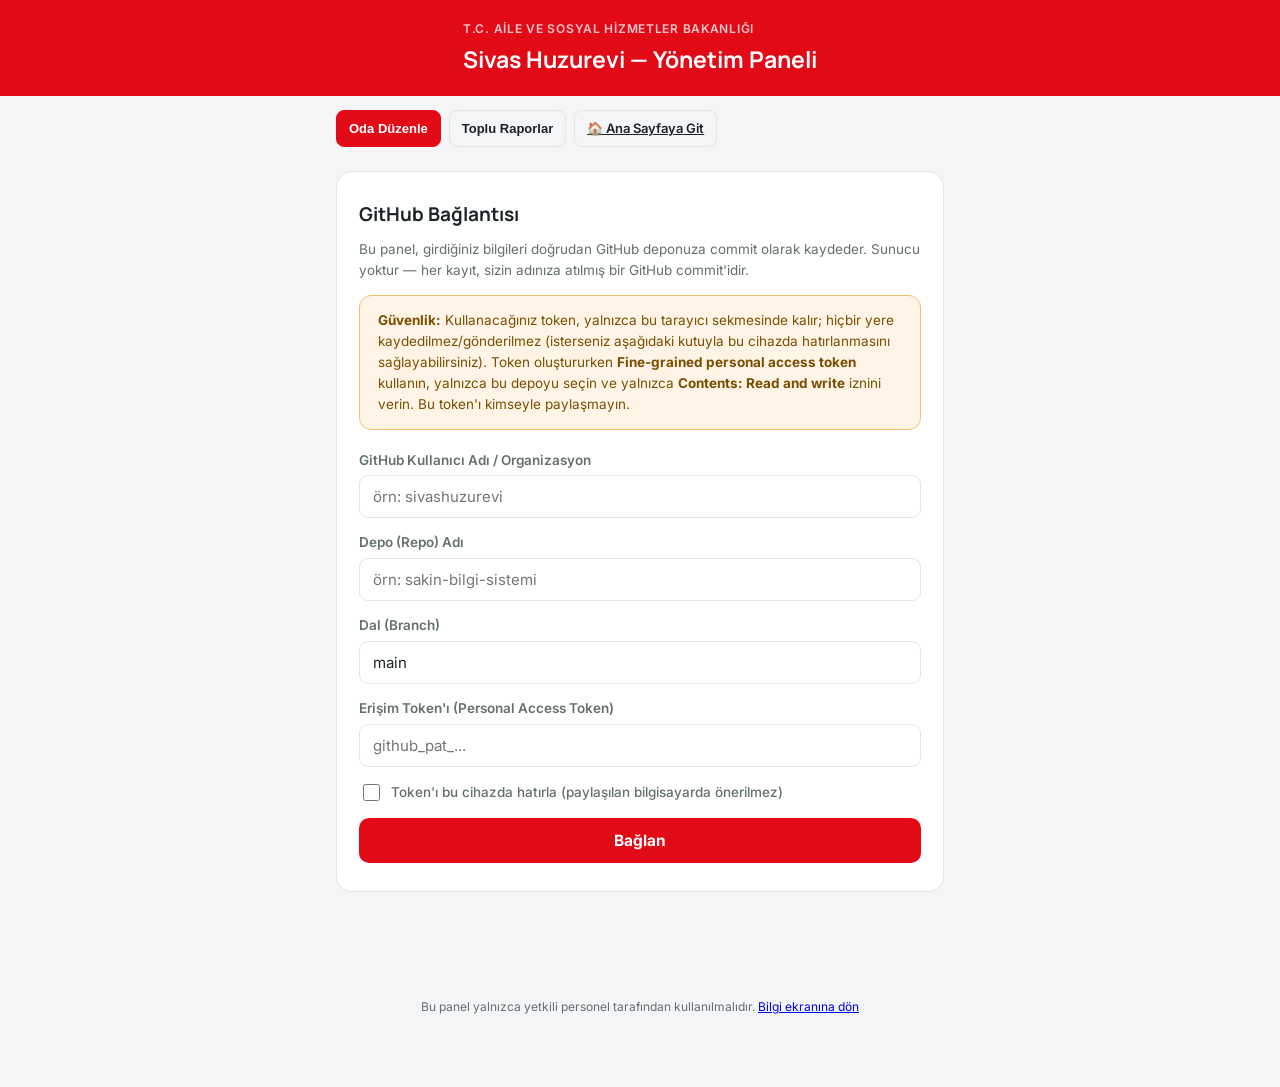
==== admin.html @ e2a2782d "Update admin.html" ====
<!DOCTYPE html>
<html lang="tr">
<head>
<meta charset="UTF-8">
<meta name="viewport" content="width=device-width, initial-scale=1.0, maximum-scale=2.0">
<title>Yönetim Paneli | Sivas Huzurevi Yaşlı Bakım ve Rehabilitasyon Merkezi</title>
<link rel="preconnect" href="https://fonts.googleapis.com">
<link rel="preconnect" href="https://fonts.gstatic.com" crossorigin>
<link href="https://fonts.googleapis.com/css2?family=Manrope:wght@500;600;700;800&family=Inter:wght@400;500;600;700&display=swap" rel="stylesheet">
<link rel="stylesheet" href="assets/css/style.css">
<link rel="stylesheet" href="assets/css/admin.css">
<link rel="icon" href="assets/favicon.ico">
</head>
<body>

<header class="site-header">
  <div class="kurum-satir">
    <img src="assets/logo.svg" alt="" class="kurum-logo" onerror="this.style.display='none'">
    <div class="kurum-metin">
      <p class="kurum-ust">T.C. Aile ve Sosyal Hizmetler Bakanlığı</p>
      <h1 class="kurum-baslik">Sivas Huzurevi — Yönetim Paneli</h1>
    </div>
  </div>
</header>

<div class="admin-ust-cubuk">
  <button type="button" id="sekme-duzenle" class="kucuk-buton sekme-aktif">Oda Düzenle</button>
  <button type="button" id="sekme-raporlar" class="kucuk-buton">Toplu Raporlar</button>
  <a href="index.html" class="kucuk-buton">🏠 Ana Sayfaya Git</a>
</div>

<main id="admin-app">

  <!-- 1) Bağlantı ayarları -->
  <section id="baglanti-paneli" class="panel admin-panel">
    <h2>GitHub Bağlantısı</h2>
    <p class="admin-aciklama">
      Bu panel, girdiğiniz bilgileri doğrudan GitHub deponuza commit olarak
      kaydeder. Sunucu yoktur — her kayıt, sizin adınıza atılmış bir GitHub
      commit'idir.
    </p>

    <div class="uyari uyari-guvenlik">
      <strong>Güvenlik:</strong> Kullanacağınız token, yalnızca bu tarayıcı
      sekmesinde kalır; hiçbir yere kaydedilmez/gönderilmez (isterseniz
      aşağıdaki kutuyla bu cihazda hatırlanmasını sağlayabilirsiniz).
      Token oluştururken <strong>Fine-grained personal access token</strong>
      kullanın, yalnızca bu depoyu seçin ve yalnızca
      <strong>Contents: Read and write</strong> iznini verin. Bu token'ı
      kimseyle paylaşmayın.
    </div>

    <form id="baglanti-form">
      <label>GitHub Kullanıcı Adı / Organizasyon
        <input type="text" id="gh-owner" placeholder="örn: sivashuzurevi" required>
      </label>
      <label>Depo (Repo) Adı
        <input type="text" id="gh-repo" placeholder="örn: sakin-bilgi-sistemi" required>
      </label>
      <label>Dal (Branch)
        <input type="text" id="gh-branch" value="main" required>
      </label>
      <label>Erişim Token'ı (Personal Access Token)
        <input type="password" id="gh-token" placeholder="github_pat_..." required>
      </label>
      <label class="hatirla-satiri">
        <input type="checkbox" id="gh-hatirla">
        Token'ı bu cihazda hatırla (paylaşılan bilgisayarda önerilmez)
      </label>
      <button type="submit" id="baglan-buton">Bağlan</button>
    </form>

    <p id="baglanti-durum" class="durum-mesaji hidden"></p>
  </section>

  <!-- 2) Oda arama -->
  <section id="oda-secim-paneli" class="panel admin-panel hidden">
    <div class="panel-ust-satir">
      <h2>Oda Seç</h2>
      <button type="button" id="baglanti-degistir" class="kucuk-buton">Bağlantıyı Değiştir</button>
    </div>
    <div class="arama-kutu-sarici">
      <input type="text" id="admin-oda-input" placeholder="Oda kodu veya isim yazın… (örn: A-101, Ahmet)" autocomplete="off">
      <div id="admin-oneriler" class="oneri-liste hidden" role="listbox"></div>
    </div>
  </section>

  <!-- 3) Düzenleme formu -->
  <section id="duzenle-paneli" class="panel admin-panel hidden">
    <div class="panel-ust-satir">
      <h2 id="duzenle-baslik">Oda Bilgilerini Düzenle</h2>
      <button type="button" id="secimi-temizle" class="kucuk-buton">← Oda Seçimine Dön</button>
    </div>

    <form id="duzenle-form">

      <fieldset>
        <legend>Kimlik Bilgileri</legend>
        <label>Ad Soyad
          <input type="text" id="f-ad-soyad">
        </label>
        <label>Doğum Tarihi
          <input type="text" id="f-giris-tarihi" placeholder="GG.AA.YYYY">
        </label>
        <label>T.C. Kimlik No <span class="ipucu">(hassas veri — dikkatli girin)</span>
          <input type="text" id="f-tc-kimlik-no" inputmode="numeric" maxlength="11" placeholder="11 haneli T.C. Kimlik No">
        </label>
        <label>Fotoğraf
          <input type="file" id="f-foto" accept="image/jpeg,image/png">
        </label>
        <div class="foto-onizleme-satir">
          <img id="f-foto-onizleme" alt="Mevcut fotoğraf" class="hidden">
          <span id="f-foto-durum" class="admin-aciklama"></span>
        </div>
        <div id="kirpma-panel" class="kirpma-panel hidden">
          <div class="kirpma-alan">
            <canvas id="kirpma-canvas" width="320" height="320"></canvas>
          </div>
          <label class="kirpma-zoom-satir">
            Yakınlaştır
            <input type="range" id="kirpma-zoom" min="1" max="3" step="0.001" value="1">
          </label>
          <div class="kirpma-butonlar">
            <button type="button" id="kirpma-iptal" class="kucuk-buton">İptal</button>
            <button type="button" id="kirpma-uygula" class="kucuk-buton kucuk-buton-birincil">Uygula</button>
          </div>
        </div>
      </fieldset>

      <fieldset>
        <legend>İletişim Bilgileri</legend>
        <label>Sakinin Kendi Adı
          <input type="text" id="f-kendisi-ad">
        </label>
        <label>Sakinin Kendi Telefonu
          <input type="tel" id="f-kendisi-tel" placeholder="05XXXXXXXXX">
        </label>
        <div class="yakin-blok">
          <label>Yakını 1 — Ad (Yakınlık Derecesi)
            <input type="text" id="f-yakin1-ad" placeholder="örn: Mehmet Yılmaz (Oğlu)">
          </label>
          <label>Yakını 1 — Telefon
            <input type="tel" id="f-yakin1-tel" placeholder="05XXXXXXXXX">
          </label>
        </div>
        <div class="yakin-blok">
          <label>Yakını 2 — Ad (Yakınlık Derecesi)
            <input type="text" id="f-yakin2-ad">
          </label>
          <label>Yakını 2 — Telefon
            <input type="tel" id="f-yakin2-tel">
          </label>
        </div>
        <div class="yakin-blok">
          <label>Yakını 3 — Ad (Yakınlık Derecesi)
            <input type="text" id="f-yakin3-ad">
          </label>
          <label>Yakını 3 — Telefon
            <input type="tel" id="f-yakin3-tel">
          </label>
        </div>
      </fieldset>

      <fieldset>
        <legend>Sağlık Bilgileri</legend>
        <p class="admin-aciklama" style="margin-top:-4px">Öneri listesi yalnızca hızlı giriş içindir, resmi bir ilaç veritabanı değildir — listede olmayan bir isim de yazıp ekleyebilirsiniz.</p>

        <label>İlaç Ekle <span class="ipucu">(yazarken listeden seçin veya doğrudan yeni isim yazıp Ekle'ye basın)</span>
          <div class="akilli-arama-sarici">
            <input type="text" id="f-ilac-arama" placeholder="İlaç adı yazın…" autocomplete="off">
            <div id="ilac-oneriler" class="oneri-liste hidden" role="listbox"></div>
          </div>
        </label>
        <div class="dozaj-vakit-satiri">
          <label>Dozaj
            <select id="f-ilac-dozaj">
              <option value="0,5 Tablet">0,5 Tablet</option>
              <option value="1 Tablet" selected>1 Tablet</option>
              <option value="2 Tablet">2 Tablet</option>
              <option value="3 Tablet">3 Tablet</option>
            </select>
          </label>
          <div class="vakit-secim">
            <span class="ipucu">Vakit</span>
            <div class="vakit-butonlar">
              <label class="vakit-secenek"><input type="checkbox" value="Sabah"> Sabah</label>
              <label class="vakit-secenek"><input type="checkbox" value="Öğle"> Öğle</label>
              <label class="vakit-secenek"><input type="checkbox" value="Akşam"> Akşam</label>
              <label class="vakit-secenek"><input type="checkbox" value="Gece"> Gece</label>
            </div>
          </div>
        </div>
        <button type="button" id="ilac-ekle-buton" class="kucuk-buton kucuk-buton-birincil">+ İlacı Listeye Ekle</button>
        <div id="ilac-cip-liste" class="cip-liste"></div>

        <label>Hastalık Ekle <span class="ipucu">(yazarken listeden seçin veya yeni tanı yazıp Ekle'ye basın)</span>
          <div class="akilli-arama-sarici">
            <input type="text" id="f-hastalik-arama" placeholder="Hastalık/tanı yazın…" autocomplete="off">
            <div id="hastalik-oneriler" class="oneri-liste hidden" role="listbox"></div>
          </div>
        </label>
        <button type="button" id="hastalik-ekle-buton" class="kucuk-buton kucuk-buton-birincil">+ Hastalığı Listeye Ekle</button>
        <div id="hastalik-cip-liste" class="cip-liste"></div>

        <label>Geçmiş Ameliyatlar <span class="ipucu">(her satıra bir kayıt)</span>
          <textarea id="f-ameliyatlar" rows="3" placeholder="2018 - Katarakt ameliyatı"></textarea>
        </label>
        <label>Notlar
          <textarea id="f-notlar" rows="3"></textarea>
        </label>
      </fieldset>

      <div class="form-alt-butonlar">
        <button type="submit" id="kaydet-buton">Kaydet</button>
        <button type="button" id="sil-buton" class="tehlike-buton">Sakin Bilgilerini Sil</button>
      </div>
      <p id="kaydet-durum" class="durum-mesaji hidden"></p>
    </form>

    <!-- Silme onay modalı -->
    <div id="sil-modal" class="modal-perde hidden">
      <div class="modal-kutu" role="dialog" aria-modal="true" aria-labelledby="sil-modal-baslik">
        <h3 id="sil-modal-baslik">Emin misiniz?</h3>
        <p id="sil-modal-metin">
          Bu odadaki sakinin tüm bilgileri (isim, iletişim, sağlık bilgileri ve
          fotoğrafı) silinecek. Oda tekrar <strong>boş şablon</strong> haline
          dönecek. Bu işlem geri alınamaz.
        </p>
        <div class="modal-butonlar">
          <button type="button" id="sil-iptal" class="kucuk-buton">Vazgeç</button>
          <button type="button" id="sil-onayla" class="tehlike-buton tehlike-buton-dolu">Evet, Sil</button>
        </div>
      </div>
    </div>
  </section>

  <!-- 4) Toplu Raporlar -->
  <section id="raporlar-paneli" class="panel admin-panel hidden">
    <div class="panel-ust-satir">
      <h2>Toplu Raporlar</h2>
      <button type="button" id="rapor-yazdir" class="kucuk-buton kucuk-buton-birincil">🖨️ Yazdır / PDF Kaydet</button>
    </div>
    <p class="admin-aciklama">
      Bu tablo T.C. Kimlik No ve telefon numaraları dahil hassas bilgiler
      içerir. Çıktıyı yalnızca yetkili personelle paylaşın ve kullanım
      sonrası güvenli şekilde saklayın/imha edin.
    </p>

    <div class="rapor-filtre-satiri">
      <label>Oda / Kat <input type="text" id="rapor-filtre-oda" placeholder="örn: A-2 (2. kat), B-1"></label>
      <label>Hastalık <input type="text" id="rapor-filtre-hastalik" placeholder="örn: Diyabet"></label>
      <label>İlaç <input type="text" id="rapor-filtre-ilac" placeholder="örn: Coumadin"></label>
    </div>

    <p id="rapor-durum" class="durum-mesaji hidden"></p>

    <div class="rapor-yazdirilacak">
      <h2 class="rapor-baslik-yazdirma">Sivas Huzurevi — Sakin Durum Tablosu</h2>
      <table id="rapor-tablo" class="rapor-tablo">
        <thead>
          <tr>
            <th>Ad Soyadı</th>
            <th>Oda No</th>
            <th>Giriş Tarihi</th>
            <th>T.C. Kimlik No</th>
            <th>Telefon (Kendisi)</th>
            <th>Yakın Telefonları</th>
            <th>Hastalıklar</th>
            <th>Aktif İlaçlar (Dozaj / Vakit)</th>
            <th>Geçmiş Ameliyatlar</th>
            <th>Notlar</th>
          </tr>
        </thead>
        <tbody id="rapor-govde"></tbody>
      </table>
    </div>
  </section>

</main>

<footer class="site-footer">
  <p>Bu panel yalnızca yetkili personel tarafından kullanılmalıdır.
     <a href="index.html">Bilgi ekranına dön</a></p>
</footer>

<script src="assets/js/admin.js"></script>
</body>
</html>
---- assets/css/style.css ----
/* =========================================================
   Sivas Huzurevi — Sakin Bilgi Ekranı
   Sade, yüksek okunurluklu, tek vurgu renkli tasarım.
   ========================================================= */

:root {
  --primer: #E30A17;        /* Kurumsal Kırmızı */
  --primer-koyu: #A80811;
  --primer-tint: #FCE7E8;
  --bg: #F4F5F6;             /* Hafif kurumsal gri */
  --kart: #FFFFFF;
  --sinir: #E3E5E7;
  --metin: #1B2426;
  --metin-soluk: #63706F;

  --acil: #B10E1B;          /* Acil buton: koyu/doygun kırmızı, ana renkten ayrışsın */
  --acil-koyu: #7E0A13;

  --font-baslik: "Manrope", -apple-system, sans-serif;
  --font-govde: "Inter", -apple-system, sans-serif;

  --radius: 16px;
}

* { box-sizing: border-box; }

body {
  margin: 0;
  background: var(--bg);
  color: var(--metin);
  font-family: var(--font-govde);
  line-height: 1.55;
  -webkit-font-smoothing: antialiased;
  padding-bottom: 40px;
}

.hidden { display: none !important; }

/* ---------- Uyarı ---------- */
.uyari {
  background: #FFF4E5;
  border: 1px solid #F0C270;
  color: #7A4E00;
  padding: 14px 18px;
  border-radius: 12px;
  margin-bottom: 20px;
  font-size: 14.5px;
}

/* ---------- Header ---------- */
.site-header {
  background: var(--primer);
  color: #fff;
  padding: 20px 20px 22px;
  text-align: center;
}
.kurum-satir {
  display: flex;
  align-items: center;
  justify-content: center;
  gap: 14px;
  max-width: 680px;
  margin: 0 auto;
}
.kurum-logo {
  width: 44px;
  height: 44px;
  object-fit: contain;
  flex-shrink: 0;
}
.kurum-metin { text-align: left; }
.kurum-ust {
  font-size: 12px;
  letter-spacing: 0.06em;
  text-transform: uppercase;
  color: #FAC7CA;
  margin: 0 0 6px;
  font-weight: 600;
}
.kurum-baslik {
  font-family: var(--font-baslik);
  font-weight: 700;
  font-size: clamp(17px, 4.2vw, 23px);
  line-height: 1.3;
  margin: 0;
}
@media (max-width: 420px) {
  .kurum-satir { text-align: center; }
  .kurum-metin { text-align: center; }
}

/* ---------- Yerleşim ---------- */
main#app {
  max-width: 820px;
  margin: 0 auto;
  padding: 24px 16px 40px;
}

.panel {
  background: var(--kart);
  border: 1px solid var(--sinir);
  border-radius: var(--radius);
  padding: 28px 22px;
  text-align: center;
}
.panel h2 { font-family: var(--font-baslik); margin-top: 0; font-size: 20px; }
#oda-form { display: flex; gap: 10px; margin-top: 16px; flex-wrap: wrap; justify-content: center; align-items: flex-start; }
#oda-form label { display: block; width: 100%; text-align: left; font-size: 13px; color: var(--metin-soluk); margin-bottom: 4px; font-weight: 500; }
.arama-kutu-sarici { position: relative; flex: 1; min-width: 200px; text-align: left; }
#oda-input {
  width: 100%;
  padding: 13px 14px;
  border: 1.5px solid var(--sinir);
  border-radius: 10px;
  font-size: 16px;
  font-family: var(--font-govde);
}
#oda-input:focus { outline: 2px solid var(--primer); border-color: var(--primer); }
.oneri-liste {
  position: absolute;
  top: calc(100% + 6px);
  left: 0; right: 0;
  background: var(--kart);
  border: 1px solid var(--sinir);
  border-radius: 10px;
  box-shadow: 0 8px 24px rgba(0,0,0,0.12);
  overflow: hidden;
  z-index: 20;
  max-height: 260px;
  overflow-y: auto;
}
.oneri-satir {
  display: flex;
  justify-content: space-between;
  align-items: center;
  gap: 10px;
  padding: 12px 14px;
  cursor: pointer;
  border-bottom: 1px solid var(--sinir);
  text-align: left;
}
.oneri-satir:last-child { border-bottom: none; }
.oneri-satir:hover, .oneri-satir.aktif { background: var(--primer-tint); }
.oneri-ad { font-weight: 600; color: var(--metin); font-size: 14.5px; }
.oneri-oda {
  font-size: 12.5px;
  font-weight: 700;
  color: var(--primer-koyu);
  background: var(--primer-tint);
  padding: 3px 9px;
  border-radius: 999px;
  white-space: nowrap;
}
#oda-form button {
  background: var(--primer);
  color: #fff;
  border: none;
  padding: 13px 22px;
  border-radius: 10px;
  font-size: 15px;
  font-weight: 700;
  cursor: pointer;
  font-family: var(--font-govde);
}
#oda-form button:active { background: var(--primer-koyu); }

.link-buton {
  display: inline-block;
  margin-top: 14px;
  color: var(--primer);
  font-weight: 700;
  text-decoration: none;
}

/* ---------- Geri dön butonu ---------- */
.geri-buton {
  display: inline-flex;
  align-items: center;
  gap: 6px;
  background: var(--kart);
  border: 1.5px solid var(--sinir);
  color: var(--metin);
  font-weight: 600;
  font-size: 14px;
  text-decoration: none;
  padding: 9px 16px;
  border-radius: 10px;
  margin-bottom: 14px;
}
.geri-buton:active { background: var(--primer-tint); border-color: var(--primer); }

/* ---------- Kimlik kartı ---------- */
/* ---------- Profil: 2 sütunlu düzen ---------- */
.profil-grid {
  display: grid;
  grid-template-columns: 240px 1fr;
  gap: 20px;
  align-items: start;
}
.profil-sol {
  position: sticky;
  top: 16px;
  display: flex;
  flex-direction: column;
  align-items: center;
  gap: 14px;
  background: var(--kart);
  border: 1px solid var(--sinir);
  border-radius: var(--radius);
  padding: 22px 16px;
}
.foto-cerceve {
  width: 100%;
  max-width: 220px;
  aspect-ratio: 1 / 1;
  border-radius: 18px;
  overflow: hidden;
  border: 3px solid var(--primer-tint);
  background: var(--primer-tint);
}
.foto-cerceve img { width: 100%; height: 100%; object-fit: cover; display: block; }

.qr-blok {
  display: flex;
  flex-direction: column;
  align-items: center;
  gap: 10px;
  width: 100%;
}
.qr-kod {
  background: #fff;
  padding: 8px;
  border-radius: 10px;
  border: 1px solid var(--sinir);
  display: flex;
  align-items: center;
  justify-content: center;
}
.qr-kod img, .qr-kod canvas { display: block; }

.profil-sag { min-width: 0; }

.kimlik-baslik {
  background: var(--kart);
  border: 1px solid var(--sinir);
  border-radius: var(--radius);
  padding: 22px;
  margin-bottom: 14px;
  text-align: left;
}
#ad-soyad {
  font-family: var(--font-baslik);
  font-weight: 800;
  font-size: 24px;
  margin: 0 0 8px;
  color: var(--metin);
}
.oda-rozet {
  display: inline-block;
  background: var(--primer-tint);
  color: var(--primer-koyu);
  font-weight: 700;
  font-size: 14px;
  padding: 5px 14px;
  border-radius: 999px;
  margin: 0 0 8px;
}
.oda-rozet span { font-weight: 800; }
.giris-satiri { margin: 4px 0 0; font-size: 14px; color: var(--metin-soluk); }
.giris-satiri strong { color: var(--metin); font-weight: 600; }

@media (max-width: 680px) {
  .profil-grid { grid-template-columns: 1fr; }
  .profil-sol { position: static; }
}

/* ---------- Kartlar ---------- */
.kart {
  background: var(--kart);
  border: 1px solid var(--sinir);
  border-radius: var(--radius);
  padding: 20px 20px 18px;
  margin-bottom: 14px;
}
.kart h3 {
  font-family: var(--font-baslik);
  font-weight: 700;
  font-size: 16.5px;
  margin: 0 0 14px;
  display: flex;
  align-items: center;
  gap: 10px;
  color: var(--metin);
}
.ikon-rozet {
  width: 32px; height: 32px;
  min-width: 32px;
  border-radius: 9px;
  background: var(--primer-tint);
  display: flex;
  align-items: center;
  justify-content: center;
  font-size: 16px;
}

.bilgi-liste { margin: 0; padding-left: 20px; }
.bilgi-liste li { margin-bottom: 7px; }
.bilgi-liste:empty::before { content: "Kayıt bulunmuyor."; color: var(--metin-soluk); font-style: italic; }

.notlar-metin { margin: 0; white-space: pre-line; }

/* ---------- İletişim ---------- */
.iletisim-satir {
  display: flex;
  justify-content: space-between;
  align-items: center;
  flex-wrap: wrap;
  gap: 8px;
  padding: 10px 0;
  border-bottom: 1px solid var(--sinir);
}
.iletisim-satir:last-child { border-bottom: none; }
.iletisim-etiket { font-size: 13px; color: var(--metin-soluk); font-weight: 500; min-width: 130px; }
.tel-link {
  font-weight: 700;
  font-size: 14.5px;
  color: var(--primer);
  text-decoration: none;
  background: var(--primer-tint);
  padding: 8px 14px;
  border-radius: 8px;
}
.tel-link:active { background: var(--primer); color: #fff; }

/* ---------- Boşluk (112 butonuna yer açmak için) ---------- */
.acil-bosluk { height: 130px; }

/* ---------- 112 acil çağrı butonu — sayfanın ortasında sabit ---------- */
#acil-buton {
  position: fixed;
  bottom: 22px;
  left: 50%;
  transform: translateX(-50%);
  z-index: 100;
  width: 96px; height: 96px;
  border-radius: 50%;
  background: var(--acil);
  color: #fff;
  text-decoration: none;
  display: flex;
  align-items: center;
  justify-content: center;
  box-shadow: 0 6px 20px rgba(179, 40, 30, 0.45);
  border: 3px solid #fff;
}
#acil-buton:active { background: var(--acil-koyu); }
.acil-halka {
  position: absolute;
  inset: -3px;
  border-radius: 50%;
  border: 2px solid var(--acil);
  animation: nabiz 1.8s ease-out infinite;
}
.acil-icerik {
  display: flex;
  flex-direction: column;
  align-items: center;
  line-height: 1;
}
.acil-ust-metin {
  font-size: 8.5px;
  font-weight: 800;
  letter-spacing: 0.03em;
  text-transform: uppercase;
  margin-bottom: 1px;
  opacity: 0.95;
}
.acil-icerik strong { font-family: var(--font-baslik); font-size: 22px; font-weight: 800; letter-spacing: 0.02em; }

@keyframes nabiz {
  0%   { transform: scale(1);   opacity: 0.7; }
  100% { transform: scale(1.55); opacity: 0; }
}
@media (prefers-reduced-motion: reduce) {
  .acil-halka { animation: none; }
}

/* ---------- Footer ---------- */
.site-footer {
  text-align: center;
  padding: 18px;
  font-size: 12px;
  color: var(--metin-soluk);
}
---- assets/css/admin.css ----
/* Admin paneli — style.css'teki degiskenleri (--primer, --sinir vb.) kullanir */

main#admin-app { max-width: 640px; margin: 0 auto; padding: 24px 16px 60px; transition: max-width 0.15s ease; }
main#admin-app.main-genis { max-width: 1120px; }

.admin-panel { text-align: left; margin-bottom: 16px; }
.admin-panel h2 { font-family: var(--font-baslik); font-size: 19px; margin: 0 0 10px; }
.admin-aciklama { font-size: 13.5px; color: var(--metin-soluk); margin: 0 0 14px; }

.panel-ust-satir {
  display: flex; align-items: center; justify-content: space-between;
  gap: 10px; margin-bottom: 14px;
}
.panel-ust-satir h2 { margin: 0; }

.kucuk-buton {
  background: none;
  border: 1.5px solid var(--sinir);
  color: var(--metin);
  font-size: 13px;
  font-weight: 600;
  padding: 7px 12px;
  border-radius: 8px;
  cursor: pointer;
  white-space: nowrap;
}
.kucuk-buton:active { background: var(--primer-tint); }

.uyari-guvenlik {
  background: #FFF4E5;
  border: 1px solid #F0C270;
  color: #7A4E00;
  font-size: 13.5px;
  line-height: 1.55;
}

#baglanti-form, #duzenle-form { display: flex; flex-direction: column; gap: 14px; }
#baglanti-form label, fieldset label {
  display: flex; flex-direction: column; gap: 5px;
  font-size: 13.5px; font-weight: 600; color: var(--metin-soluk);
}
.ipucu { font-weight: 400; font-style: italic; color: var(--metin-soluk); font-size: 12px; }

input[type="text"], input[type="tel"], input[type="password"], input[type="date"],
textarea, input[type="file"] {
  font-family: var(--font-govde);
  font-size: 15px;
  padding: 11px 13px;
  border: 1.5px solid var(--sinir);
  border-radius: 9px;
  color: var(--metin);
  background: var(--kart);
}
textarea { resize: vertical; font-size: 14.5px; }
input:focus, textarea:focus { outline: 2px solid var(--primer); border-color: var(--primer); }

.hatirla-satiri {
  flex-direction: row !important;
  align-items: center;
  gap: 8px !important;
  font-weight: 500 !important;
}
.hatirla-satiri input[type="checkbox"] { width: 17px; height: 17px; }

#baglanti-form button, #kaydet-buton {
  background: var(--primer);
  color: #fff;
  border: none;
  padding: 13px 20px;
  border-radius: 10px;
  font-size: 15.5px;
  font-weight: 700;
  cursor: pointer;
  font-family: var(--font-govde);
}
#baglanti-form button:active, #kaydet-buton:active { background: var(--primer-koyu); }
#baglanti-form button:disabled, #kaydet-buton:disabled {
  background: var(--sinir); color: var(--metin-soluk); cursor: wait;
}

.form-alt-butonlar { display: flex; gap: 10px; flex-wrap: wrap; }
#kaydet-buton { flex: 1; min-width: 140px; }

.tehlike-buton {
  background: #fff;
  color: var(--acil);
  border: 1.5px solid var(--acil);
  padding: 13px 18px;
  border-radius: 10px;
  font-weight: 700;
  font-size: 14.5px;
  cursor: pointer;
  font-family: var(--font-govde);
}
.tehlike-buton:active { background: var(--acil); color: #fff; }
.tehlike-buton-dolu { background: var(--acil); color: #fff; }
.tehlike-buton-dolu:active { background: var(--acil-koyu); border-color: var(--acil-koyu); }

/* ---------- Ana sayfaya git çubuğu ---------- */
.admin-ust-cubuk {
  max-width: 640px;
  margin: 14px auto 0;
  padding: 0 16px;
}

/* ---------- Silme onay modalı ---------- */
.modal-perde {
  position: fixed;
  inset: 0;
  background: rgba(20, 20, 20, 0.55);
  display: flex;
  align-items: center;
  justify-content: center;
  padding: 20px;
  z-index: 200;
}
.modal-kutu {
  background: var(--kart);
  border-radius: 14px;
  padding: 24px;
  max-width: 380px;
  width: 100%;
  box-shadow: 0 12px 40px rgba(0,0,0,0.3);
}
.modal-kutu h3 {
  font-family: var(--font-baslik);
  margin: 0 0 10px;
  font-size: 18px;
  color: var(--metin);
}
.modal-kutu p { font-size: 14px; color: var(--metin-soluk); line-height: 1.55; margin: 0 0 18px; }
.modal-butonlar { display: flex; gap: 10px; justify-content: flex-end; }

.durum-mesaji {
  margin-top: 10px;
  padding: 11px 14px;
  border-radius: 9px;
  font-size: 14px;
  font-weight: 600;
}
.durum-mesaji.basarili { background: #E7F5EA; color: #1E7B34; }
.durum-mesaji.hata { background: #FBE7E5; color: var(--acil-koyu); }
.durum-mesaji.bilgi { background: #EEF0F2; color: var(--metin-soluk); }

fieldset {
  border: 1px solid var(--sinir);
  border-radius: 12px;
  padding: 16px;
  margin: 0;
}
fieldset legend {
  font-family: var(--font-baslik);
  font-weight: 700;
  font-size: 14.5px;
  color: var(--metin);
  padding: 0 6px;
}
fieldset label { margin-bottom: 12px; }
fieldset label:last-child { margin-bottom: 0; }

.yakin-blok {
  display: grid;
  grid-template-columns: 1fr 1fr;
  gap: 10px;
  margin-bottom: 12px;
}
.yakin-blok label { margin-bottom: 0; }
@media (max-width: 480px) {
  .yakin-blok { grid-template-columns: 1fr; }
}

.foto-onizleme-satir { display: flex; align-items: center; gap: 12px; margin-top: 4px; }
#f-foto-onizleme {
  width: 64px; height: 64px; border-radius: 50%;
  object-fit: cover; border: 2px solid var(--sinir);
}

/* admin arama önerileri, index.html'deki .oneri-liste stilini paylaşır */
#oda-secim-paneli .arama-kutu-sarici { position: relative; }
#admin-oda-input { width: 100%; }

/* ---------- Fotoğraf kırpma ---------- */
.kirpma-panel {
  margin-top: 12px;
  padding: 14px;
  border: 1.5px solid var(--sinir);
  border-radius: 12px;
  display: flex;
  flex-direction: column;
  align-items: center;
  gap: 12px;
}
.kirpma-alan {
  position: relative;
  width: 260px;
  max-width: 100%;
  aspect-ratio: 1 / 1;
}
#kirpma-canvas {
  width: 100%;
  height: 100%;
  border-radius: 8px;
  background: #111;
  touch-action: none;
  cursor: grab;
  display: block;
}
.kirpma-alan::after {
  content: "";
  position: absolute;
  inset: 0;
  border-radius: 50%;
  border: 2px solid #fff;
  box-shadow: 0 0 0 2000px rgba(0,0,0,0.55);
  pointer-events: none;
}
.kirpma-zoom-satir {
  display: flex; align-items: center; gap: 10px;
  font-size: 13px; font-weight: 600; color: var(--metin-soluk);
  width: 100%; max-width: 260px;
}
.kirpma-zoom-satir input[type="range"] { flex: 1; }
.kirpma-butonlar { display: flex; gap: 10px; }
.kucuk-buton-birincil { background: var(--primer); color: #fff; border-color: var(--primer); }

/* ---------- Sekmeler ---------- */
.admin-ust-cubuk { display: flex; gap: 8px; flex-wrap: wrap; }
.sekme-aktif { background: var(--primer); color: #fff; border-color: var(--primer); }

/* ---------- Akıllı arama + çip listesi ---------- */
.akilli-arama-sarici { position: relative; }
.dozaj-vakit-satiri {
  display: flex; gap: 16px; flex-wrap: wrap; align-items: flex-end;
  margin-top: -4px;
}
.dozaj-vakit-satiri label { flex: 0 0 auto; min-width: 140px; }
.vakit-secim { display: flex; flex-direction: column; gap: 6px; }
.vakit-butonlar { display: flex; gap: 10px; flex-wrap: wrap; }
.vakit-secenek {
  flex-direction: row !important;
  align-items: center;
  gap: 5px !important;
  font-weight: 500 !important;
  font-size: 13.5px !important;
}
.vakit-secenek input { width: 15px; height: 15px; }

.cip-liste { display: flex; flex-wrap: wrap; gap: 8px; margin: 10px 0 4px; }
.cip {
  display: flex; align-items: center; gap: 8px;
  background: var(--primer-tint);
  color: var(--primer-koyu);
  border-radius: 999px;
  padding: 6px 8px 6px 14px;
  font-size: 13px;
  font-weight: 600;
}
.cip-sil {
  background: none; border: none; cursor: pointer;
  color: var(--primer-koyu); font-weight: 800; font-size: 14px;
  width: 20px; height: 20px; border-radius: 50%;
  display: flex; align-items: center; justify-content: center;
}
.cip-sil:hover { background: rgba(0,0,0,0.08); }
.cip-liste:empty::before {
  content: "Henüz eklenmedi.";
  color: var(--metin-soluk); font-size: 13px; font-style: italic;
}

/* ---------- Toplu Raporlar tablosu ---------- */
.rapor-filtre-satiri {
  display: flex; gap: 14px; flex-wrap: wrap; margin-bottom: 16px;
}
.rapor-filtre-satiri label {
  display: flex; flex-direction: column; gap: 5px;
  font-size: 13px; font-weight: 600; color: var(--metin-soluk);
  flex: 1; min-width: 160px;
}
.rapor-baslik-yazdirma { display: none; }
.rapor-yazdirilacak { overflow-x: auto; }
.rapor-tablo { width: 100%; min-width: 1100px; border-collapse: collapse; font-size: 13.5px; }
.rapor-tablo th, .rapor-tablo td {
  border: 1px solid var(--sinir);
  padding: 8px 10px;
  text-align: left;
  vertical-align: top;
}
.rapor-tablo th { background: var(--primer-tint); color: var(--primer-koyu); font-weight: 700; white-space: nowrap; }
.rapor-tablo td { max-width: 220px; }
.rapor-tablo tbody tr:nth-child(even) { background: #FAFAFA; }

/* ---------- Yazdırma (Print) ---------- */
@media print {
  @page { size: landscape; margin: 8mm; }
  .site-header, .admin-ust-cubuk, .site-footer,
  #baglanti-paneli, #oda-secim-paneli, #duzenle-paneli,
  .rapor-filtre-satiri, #rapor-yazdir, #rapor-durum, .panel-ust-satir {
    display: none !important;
  }
  body { background: #fff; }
  .rapor-baslik-yazdirma { display: block; font-family: var(--font-baslik); margin-bottom: 10px; font-size: 15px; }
  #raporlar-paneli { border: none; padding: 0; }
  main#admin-app, main#admin-app.main-genis { max-width: 100%; padding: 0; }
  .rapor-yazdirilacak { overflow: visible; }

  .rapor-tablo {
    font-size: 8.5px;
    table-layout: fixed;
    width: 100%;
    min-width: 0;
  }
  .rapor-tablo th, .rapor-tablo td {
    padding: 3px 4px;
    white-space: normal;
    word-break: break-word;
    overflow-wrap: break-word;
    max-width: none;
  }
  /* Sütun genişlikleri toplamı %100 olacak şekilde sabitlenir, taşma olmaz */
  .rapor-tablo th:nth-child(1), .rapor-tablo td:nth-child(1) { width: 10%; }  /* Ad Soyadı */
  .rapor-tablo th:nth-child(2), .rapor-tablo td:nth-child(2) { width: 6%; }   /* Oda No */
  .rapor-tablo th:nth-child(3), .rapor-tablo td:nth-child(3) { width: 8%; }   /* Giriş Tarihi */
  .rapor-tablo th:nth-child(4), .rapor-tablo td:nth-child(4) { width: 9%; }   /* T.C. Kimlik No */
  .rapor-tablo th:nth-child(5), .rapor-tablo td:nth-child(5) { width: 9%; }   /* Telefon (Kendisi) */
  .rapor-tablo th:nth-child(6), .rapor-tablo td:nth-child(6) { width: 13%; }  /* Yakın Telefonları */
  .rapor-tablo th:nth-child(7), .rapor-tablo td:nth-child(7) { width: 11%; }  /* Hastalıklar */
  .rapor-tablo th:nth-child(8), .rapor-tablo td:nth-child(8) { width: 13%; }  /* Aktif İlaçlar */
  .rapor-tablo th:nth-child(9), .rapor-tablo td:nth-child(9) { width: 11%; }  /* Geçmiş Ameliyatlar */
  .rapor-tablo th:nth-child(10), .rapor-tablo td:nth-child(10) { width: 10%; } /* Notlar */
}
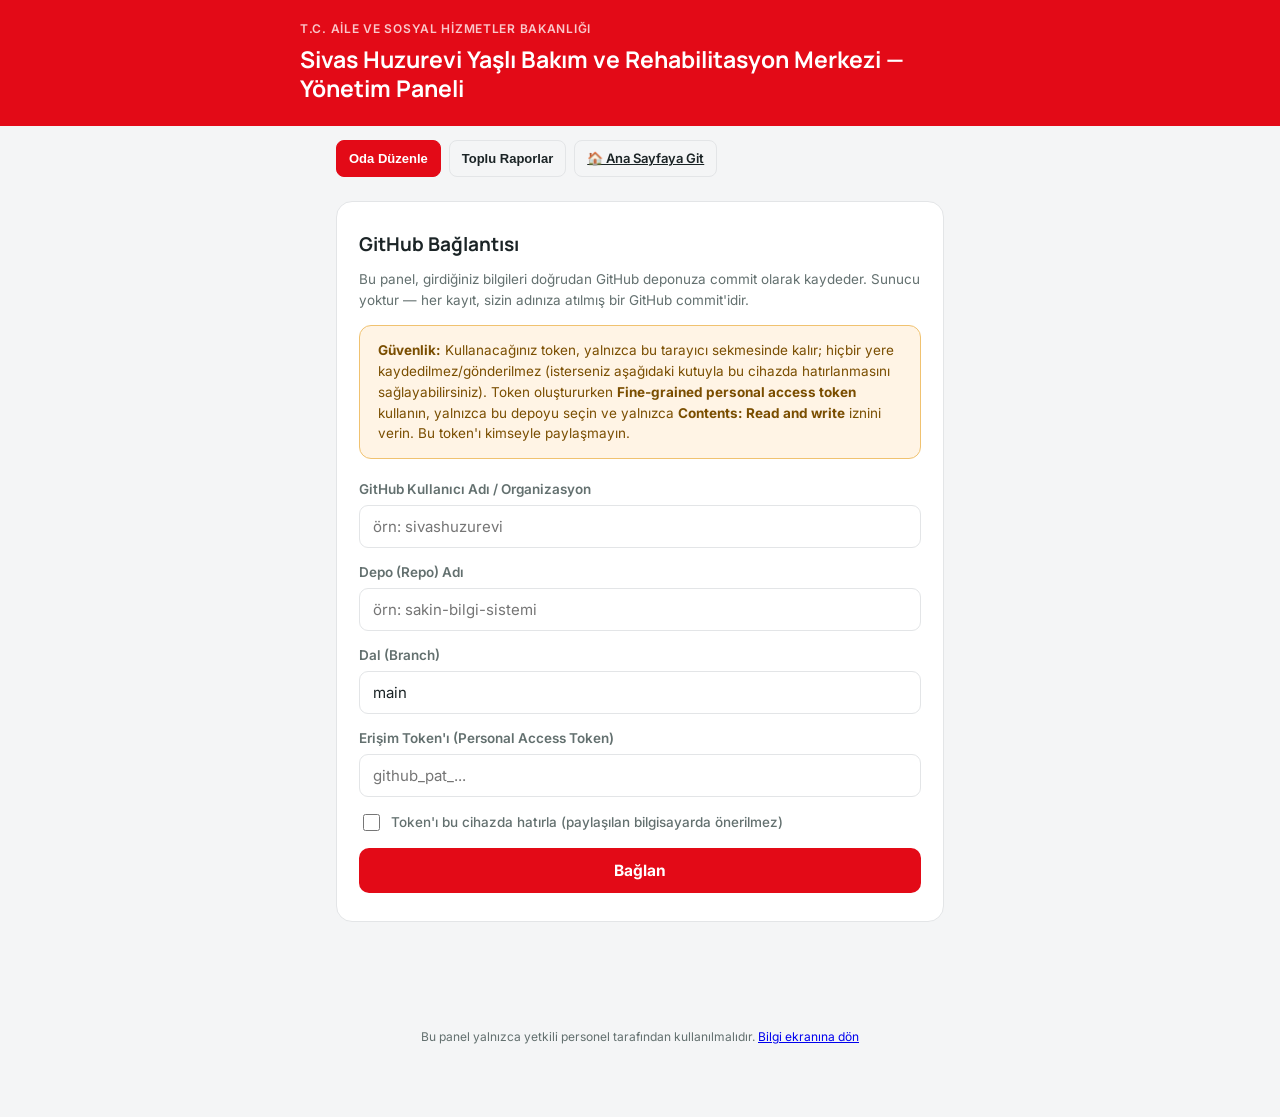
==== commit 47cd2005: "Update admin.html" ====
--- a/admin.html
+++ b/admin.html
@@ -18,7 +18,7 @@
     <img src="assets/logo.svg" alt="" class="kurum-logo" onerror="this.style.display='none'">
     <div class="kurum-metin">
       <p class="kurum-ust">T.C. Aile ve Sosyal Hizmetler Bakanlığı</p>
-      <h1 class="kurum-baslik">Sivas Huzurevi — Yönetim Paneli</h1>
+      <h1 class="kurum-baslik">Sivas Huzurevi Yaşlı Bakım ve Rehabilitasyon Merkezi — Yönetim Paneli</h1>
     </div>
   </div>
 </header>
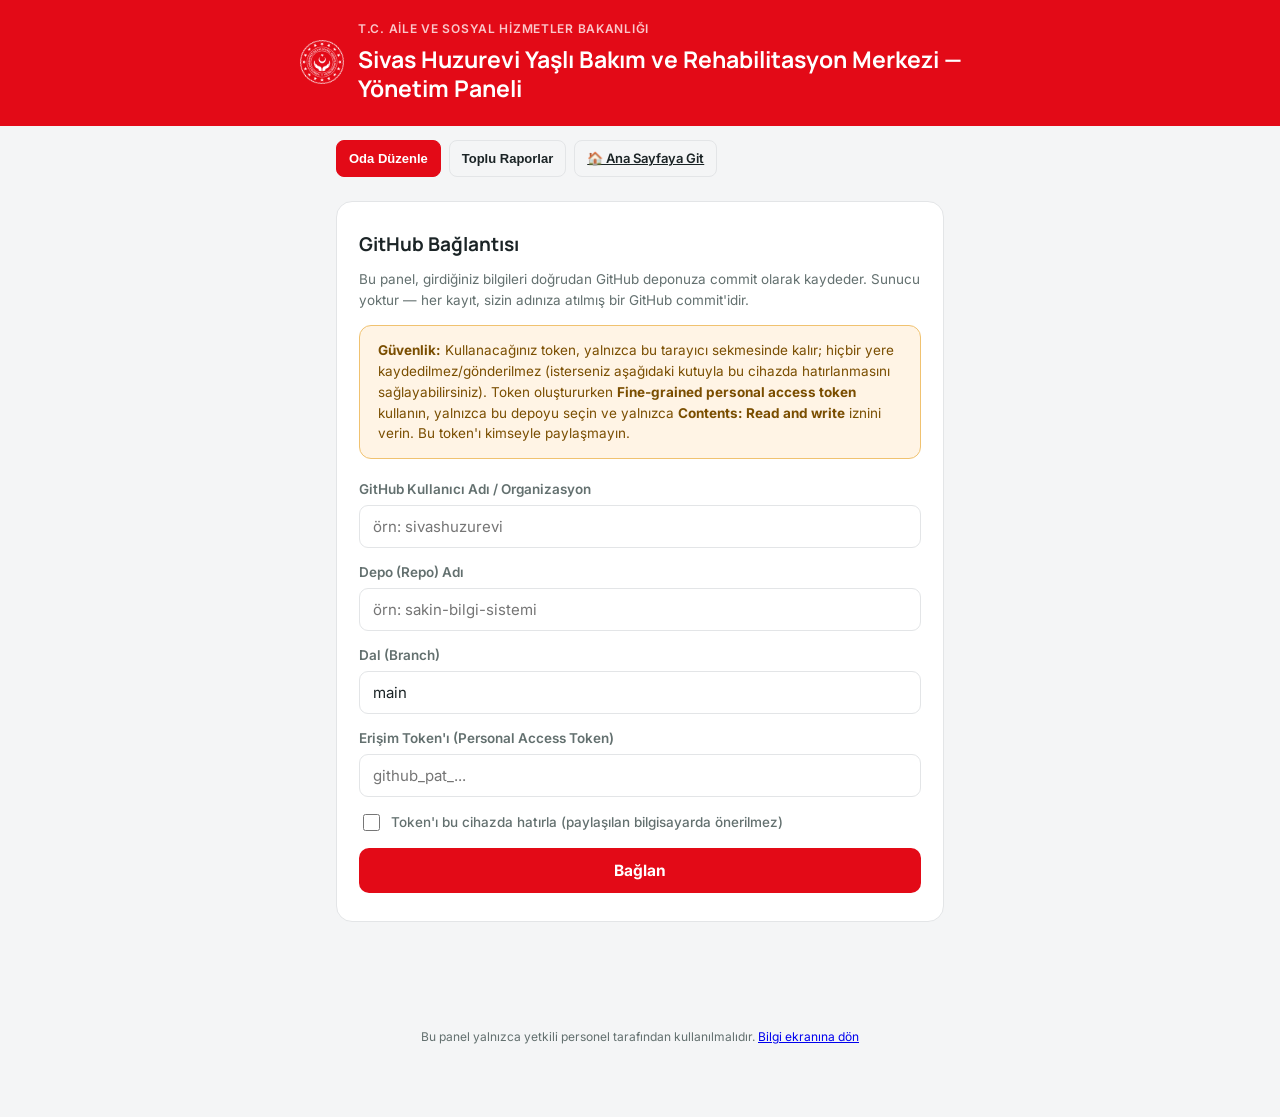
==== commit abd7d322: "Update admin.html" ====
--- a/admin.html
+++ b/admin.html
@@ -15,7 +15,7 @@
 
 <header class="site-header">
   <div class="kurum-satir">
-    <img src="assets/logo.svg" alt="" class="kurum-logo" onerror="this.style.display='none'">
+    <img src="assets/logo.png" alt="" class="kurum-logo" onerror="this.style.display='none'">
     <div class="kurum-metin">
       <p class="kurum-ust">T.C. Aile ve Sosyal Hizmetler Bakanlığı</p>
       <h1 class="kurum-baslik">Sivas Huzurevi Yaşlı Bakım ve Rehabilitasyon Merkezi — Yönetim Paneli</h1>
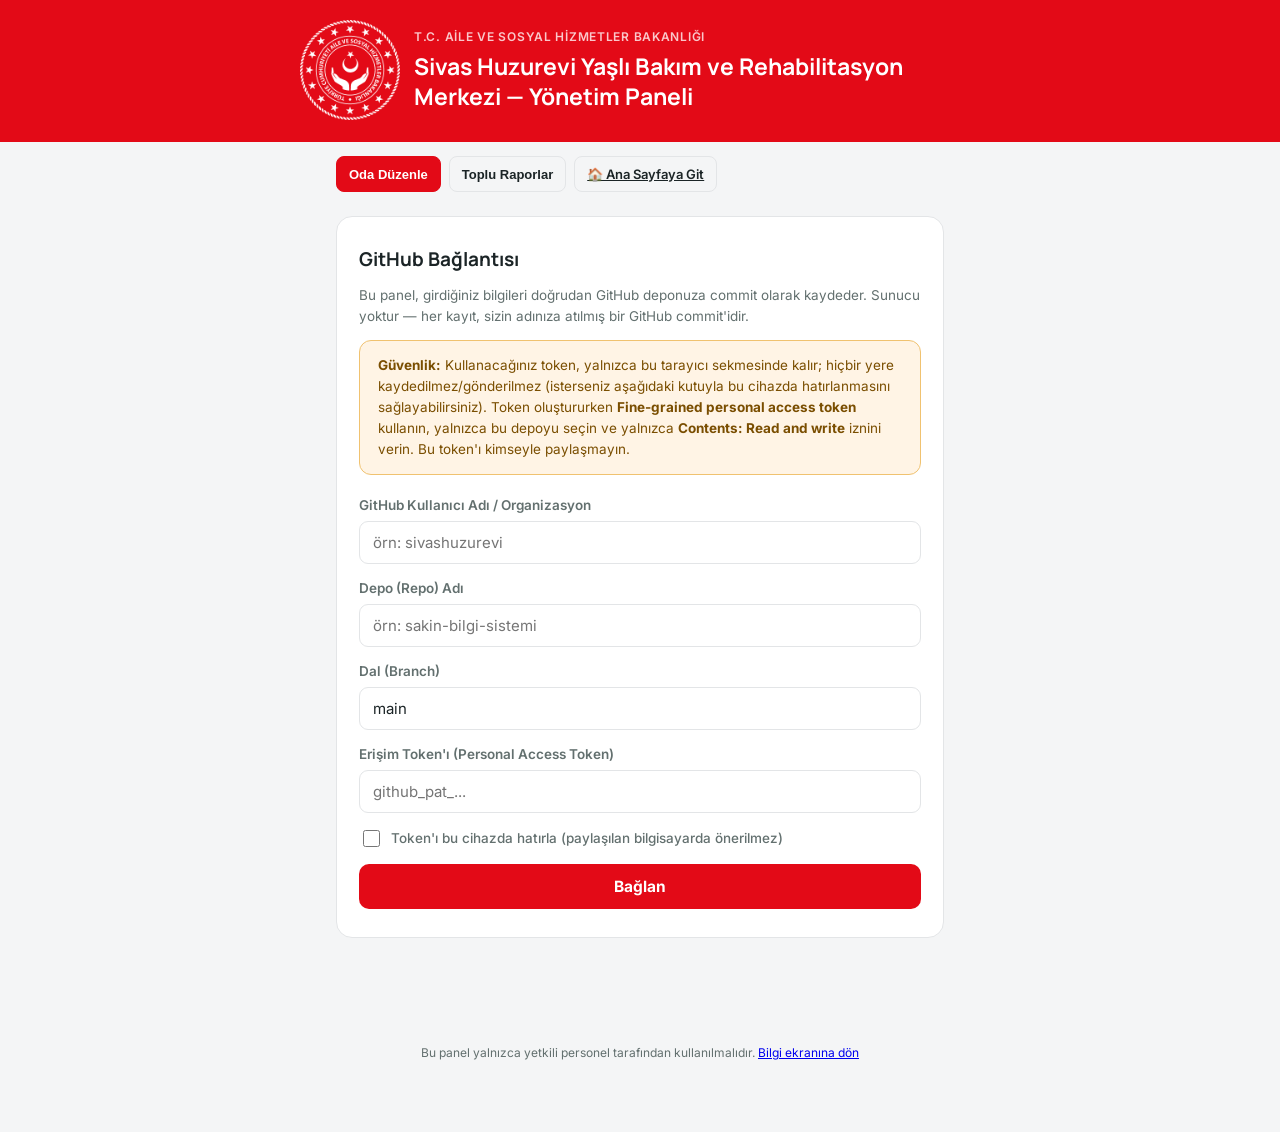
==== commit ae41aeb2: "Update admin.html" ====
--- a/admin.html
+++ b/admin.html
@@ -261,7 +261,7 @@
           <tr>
             <th>Ad Soyadı</th>
             <th>Oda No</th>
-            <th>Giriş Tarihi</th>
+            <th>Doğum Tarihi</th>
             <th>T.C. Kimlik No</th>
             <th>Telefon (Kendisi)</th>
             <th>Yakın Telefonları</th>
--- a/assets/css/style.css
+++ b/assets/css/style.css
@@ -63,8 +63,8 @@
   margin: 0 auto;
 }
 .kurum-logo {
-  width: 44px;
-  height: 44px;
+  width: 100px;
+  height: 100px;
   object-fit: contain;
   flex-shrink: 0;
 }
--- a/assets/css/admin.css
+++ b/assets/css/admin.css
@@ -234,7 +234,7 @@
   margin-top: -4px;
 }
 .dozaj-vakit-satiri label { flex: 0 0 auto; min-width: 140px; }
-.vakit-secim { display: flex; flex-direction: column; gap: 6px; }
+.vakit-secim { display: flex; flex-direction: column; gap: 6px; margin-bottom: 16px;}
 .vakit-butonlar { display: flex; gap: 10px; flex-wrap: wrap; }
 .vakit-secenek {
   flex-direction: row !important;
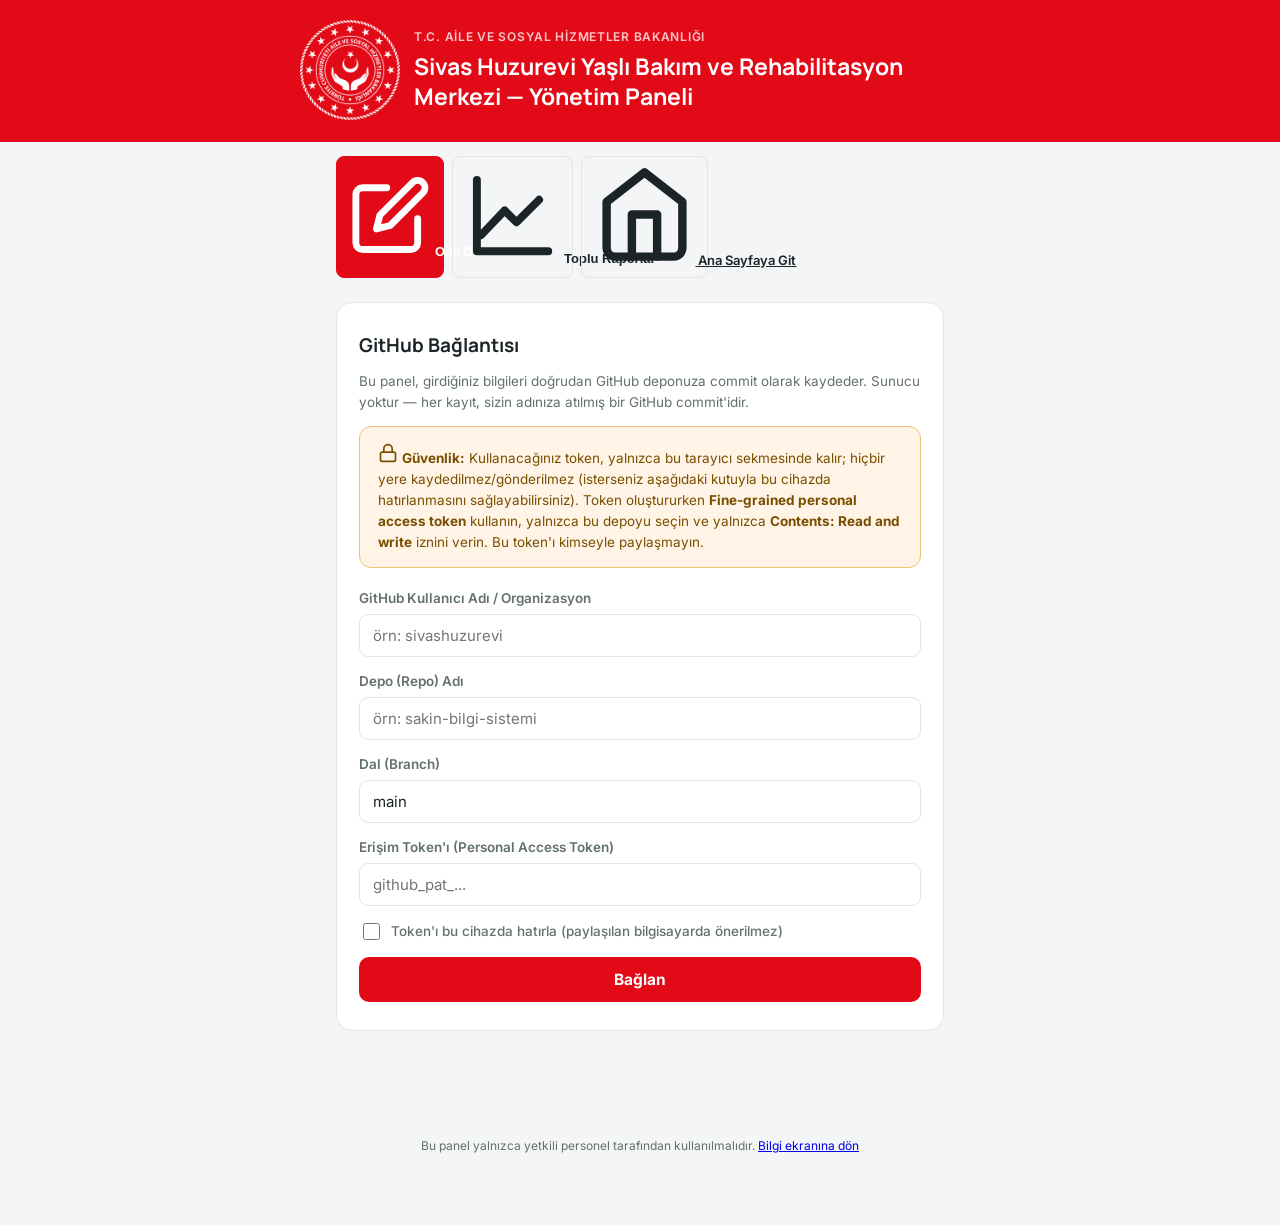
==== commit e3e9f59d: "Update admin.html" ====
--- a/admin.html
+++ b/admin.html
@@ -24,9 +24,18 @@
 </header>
 
 <div class="admin-ust-cubuk">
-  <button type="button" id="sekme-duzenle" class="kucuk-buton sekme-aktif">Oda Düzenle</button>
-  <button type="button" id="sekme-raporlar" class="kucuk-buton">Toplu Raporlar</button>
-  <a href="index.html" class="kucuk-buton">🏠 Ana Sayfaya Git</a>
+  <button type="button" id="sekme-duzenle" class="kucuk-buton sekme-aktif">
+    <svg viewBox="0 0 24 24" fill="none" stroke="currentColor" stroke-width="2" stroke-linecap="round" stroke-linejoin="round"><path d="M11 4H4a2 2 0 0 0-2 2v14a2 2 0 0 0 2 2h14a2 2 0 0 0 2-2v-7"/><path d="M18.5 2.5a2.12 2.12 0 0 1 3 3L12 15l-4 1 1-4z"/></svg>
+    Oda Düzenle
+  </button>
+  <button type="button" id="sekme-raporlar" class="kucuk-buton">
+    <svg viewBox="0 0 24 24" fill="none" stroke="currentColor" stroke-width="2" stroke-linecap="round" stroke-linejoin="round"><path d="M3 3v18h18"/><path d="M18.7 8 13 13.7l-3-3L4 17"/></svg>
+    Toplu Raporlar
+  </button>
+  <a href="index.html" class="kucuk-buton">
+    <svg viewBox="0 0 24 24" fill="none" stroke="currentColor" stroke-width="2" stroke-linecap="round" stroke-linejoin="round"><path d="M3 9l9-7 9 7v11a2 2 0 0 1-2 2H5a2 2 0 0 1-2-2z"/><polyline points="9 22 9 12 15 12 15 22"/></svg>
+    Ana Sayfaya Git
+  </a>
 </div>
 
 <main id="admin-app">
@@ -41,13 +50,16 @@
     </p>
 
     <div class="uyari uyari-guvenlik">
-      <strong>Güvenlik:</strong> Kullanacağınız token, yalnızca bu tarayıcı
-      sekmesinde kalır; hiçbir yere kaydedilmez/gönderilmez (isterseniz
-      aşağıdaki kutuyla bu cihazda hatırlanmasını sağlayabilirsiniz).
-      Token oluştururken <strong>Fine-grained personal access token</strong>
-      kullanın, yalnızca bu depoyu seçin ve yalnızca
-      <strong>Contents: Read and write</strong> iznini verin. Bu token'ı
-      kimseyle paylaşmayın.
+      <svg class="ikon" viewBox="0 0 24 24" fill="none" stroke="currentColor" stroke-width="2" stroke-linecap="round" stroke-linejoin="round" width="20" height="20" style="margin-top:2px;flex-shrink:0;"><rect x="3" y="11" width="18" height="11" rx="2"/><path d="M7 11V7a5 5 0 0 1 10 0v4"/></svg>
+      <span>
+        <strong>Güvenlik:</strong> Kullanacağınız token, yalnızca bu tarayıcı
+        sekmesinde kalır; hiçbir yere kaydedilmez/gönderilmez (isterseniz
+        aşağıdaki kutuyla bu cihazda hatırlanmasını sağlayabilirsiniz).
+        Token oluştururken <strong>Fine-grained personal access token</strong>
+        kullanın, yalnızca bu depoyu seçin ve yalnızca
+        <strong>Contents: Read and write</strong> iznini verin. Bu token'ı
+        kimseyle paylaşmayın.
+      </span>
     </div>
 
     <form id="baglanti-form">
@@ -80,6 +92,7 @@
       <button type="button" id="baglanti-degistir" class="kucuk-buton">Bağlantıyı Değiştir</button>
     </div>
     <div class="arama-kutu-sarici">
+      <svg class="arama-ikon" viewBox="0 0 24 24" fill="none" stroke="currentColor" stroke-width="2" stroke-linecap="round" stroke-linejoin="round"><circle cx="11" cy="11" r="8"/><line x1="21" y1="21" x2="16.65" y2="16.65"/></svg>
       <input type="text" id="admin-oda-input" placeholder="Oda kodu veya isim yazın… (örn: A-101, Ahmet)" autocomplete="off">
       <div id="admin-oneriler" class="oneri-liste hidden" role="listbox"></div>
     </div>
@@ -238,7 +251,10 @@
   <section id="raporlar-paneli" class="panel admin-panel hidden">
     <div class="panel-ust-satir">
       <h2>Toplu Raporlar</h2>
-      <button type="button" id="rapor-yazdir" class="kucuk-buton kucuk-buton-birincil">🖨️ Yazdır / PDF Kaydet</button>
+      <button type="button" id="rapor-yazdir" class="kucuk-buton kucuk-buton-birincil">
+        <svg viewBox="0 0 24 24" fill="none" stroke="currentColor" stroke-width="2" stroke-linecap="round" stroke-linejoin="round"><polyline points="6 9 6 2 18 2 18 9"/><path d="M6 18H4a2 2 0 0 1-2-2v-5a2 2 0 0 1 2-2h16a2 2 0 0 1 2 2v5a2 2 0 0 1-2 2h-2"/><rect x="6" y="14" width="12" height="8"/></svg>
+        Yazdır / PDF Kaydet
+      </button>
     </div>
     <p class="admin-aciklama">
       Bu tablo T.C. Kimlik No ve telefon numaraları dahil hassas bilgiler
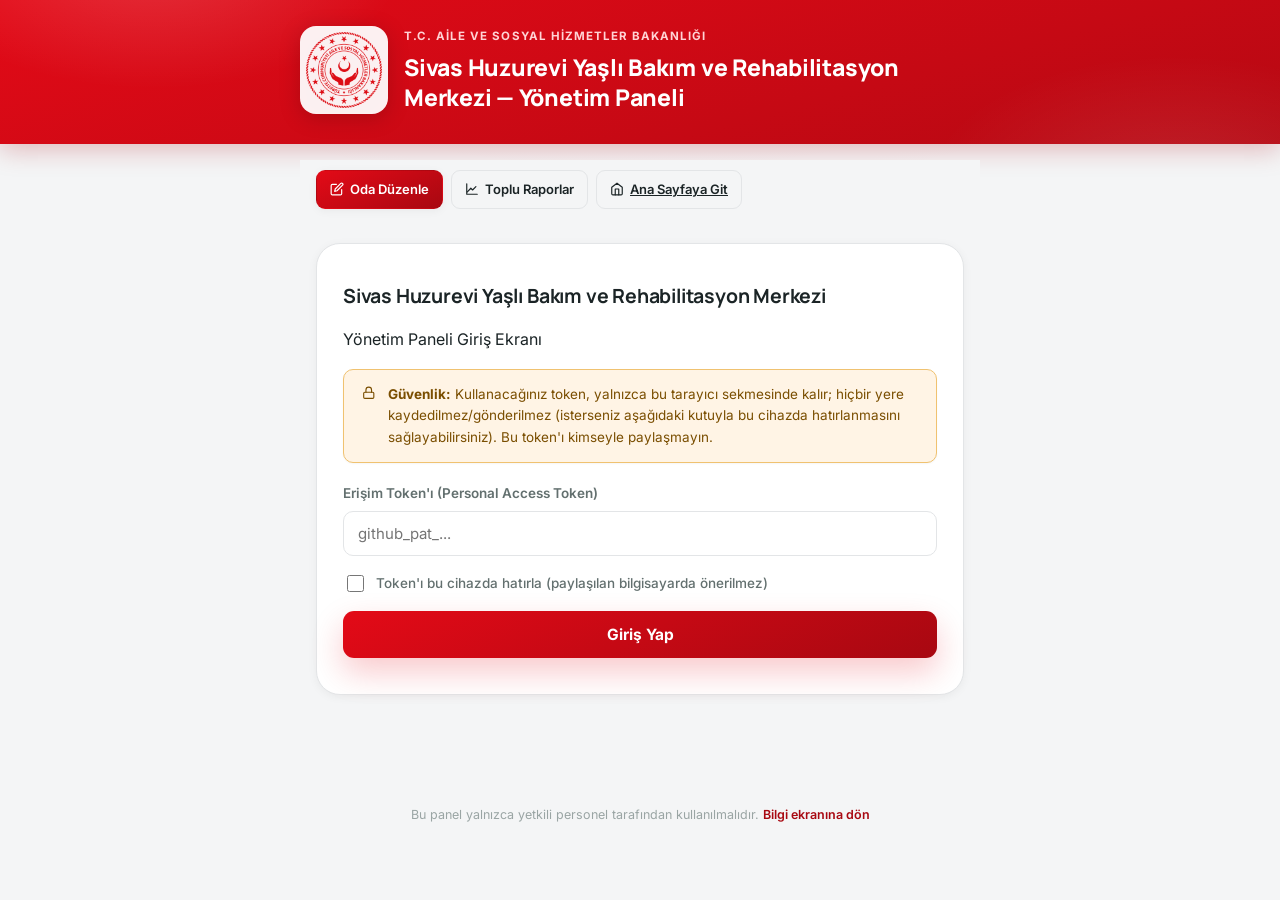
==== commit f1c2fb2e: "Update admin.html" ====
--- a/admin.html
+++ b/admin.html
@@ -40,49 +40,35 @@
 
 <main id="admin-app">
 
-  <!-- 1) Bağlantı ayarları -->
-  <section id="baglanti-paneli" class="panel admin-panel">
-    <h2>GitHub Bağlantısı</h2>
-    <p class="admin-aciklama">
-      Bu panel, girdiğiniz bilgileri doğrudan GitHub deponuza commit olarak
-      kaydeder. Sunucu yoktur — her kayıt, sizin adınıza atılmış bir GitHub
-      commit'idir.
-    </p>
-
-    <div class="uyari uyari-guvenlik">
-      <svg class="ikon" viewBox="0 0 24 24" fill="none" stroke="currentColor" stroke-width="2" stroke-linecap="round" stroke-linejoin="round" width="20" height="20" style="margin-top:2px;flex-shrink:0;"><rect x="3" y="11" width="18" height="11" rx="2"/><path d="M7 11V7a5 5 0 0 1 10 0v4"/></svg>
-      <span>
-        <strong>Güvenlik:</strong> Kullanacağınız token, yalnızca bu tarayıcı
-        sekmesinde kalır; hiçbir yere kaydedilmez/gönderilmez (isterseniz
-        aşağıdaki kutuyla bu cihazda hatırlanmasını sağlayabilirsiniz).
-        Token oluştururken <strong>Fine-grained personal access token</strong>
-        kullanın, yalnızca bu depoyu seçin ve yalnızca
-        <strong>Contents: Read and write</strong> iznini verin. Bu token'ı
-        kimseyle paylaşmayın.
-      </span>
-    </div>
-
-    <form id="baglanti-form">
-      <label>GitHub Kullanıcı Adı / Organizasyon
-        <input type="text" id="gh-owner" placeholder="örn: sivashuzurevi" required>
-      </label>
-      <label>Depo (Repo) Adı
-        <input type="text" id="gh-repo" placeholder="örn: sakin-bilgi-sistemi" required>
-      </label>
-      <label>Dal (Branch)
-        <input type="text" id="gh-branch" value="main" required>
-      </label>
-      <label>Erişim Token'ı (Personal Access Token)
-        <input type="password" id="gh-token" placeholder="github_pat_..." required>
-      </label>
-      <label class="hatirla-satiri">
-        <input type="checkbox" id="gh-hatirla">
-        Token'ı bu cihazda hatırla (paylaşılan bilgisayarda önerilmez)
-      </label>
-      <button type="submit" id="baglan-buton">Bağlan</button>
-    </form>
-
-    <p id="baglanti-durum" class="durum-mesaji hidden"></p>
+  <!-- 1) Giriş -->
+  <section id="baglanti-paneli" class="panel admin-panel giris-paneli">
+    <div class="giris-kutu">
+      <h2 class="giris-baslik">Sivas Huzurevi Yaşlı Bakım ve Rehabilitasyon Merkezi</h2>
+      <p class="giris-alt-baslik">Yönetim Paneli Giriş Ekranı</p>
+
+      <div class="uyari uyari-guvenlik">
+        <svg class="ikon" viewBox="0 0 24 24" fill="none" stroke="currentColor" stroke-width="2" stroke-linecap="round" stroke-linejoin="round" width="20" height="20" style="margin-top:2px;flex-shrink:0;"><rect x="3" y="11" width="18" height="11" rx="2"/><path d="M7 11V7a5 5 0 0 1 10 0v4"/></svg>
+        <span>
+          <strong>Güvenlik:</strong> Kullanacağınız token, yalnızca bu tarayıcı
+          sekmesinde kalır; hiçbir yere kaydedilmez/gönderilmez (isterseniz
+          aşağıdaki kutuyla bu cihazda hatırlanmasını sağlayabilirsiniz). Bu
+          token'ı kimseyle paylaşmayın.
+        </span>
+      </div>
+
+      <form id="baglanti-form">
+        <label>Erişim Token'ı (Personal Access Token)
+          <input type="password" id="gh-token" placeholder="github_pat_..." required>
+        </label>
+        <label class="hatirla-satiri">
+          <input type="checkbox" id="gh-hatirla">
+          Token'ı bu cihazda hatırla (paylaşılan bilgisayarda önerilmez)
+        </label>
+        <button type="submit" id="baglan-buton">Giriş Yap</button>
+      </form>
+
+      <p id="baglanti-durum" class="durum-mesaji hidden"></p>
+    </div>
   </section>
 
   <!-- 2) Oda arama -->
--- a/assets/css/style.css
+++ b/assets/css/style.css
@@ -1,200 +1,354 @@
 /* =========================================================
    Sivas Huzurevi — Sakin Bilgi Ekranı
-   Sade, yüksek okunurluklu, tek vurgu renkli tasarım.
+   Kurumsal kırmızı paleti korunarak üst düzey UX ile
+   yeniden tasarlandı: derinlik, mikro-etkileşim, netlik.
    ========================================================= */
 
 :root {
-  --primer: #E30A17;        /* Kurumsal Kırmızı */
+  --primer: #E30A17;
   --primer-koyu: #A80811;
+  --primer-koyu-2: #7E060D;
   --primer-tint: #FCE7E8;
-  --bg: #F4F5F6;             /* Hafif kurumsal gri */
+  --primer-tint-2: #F8D4D6;
+  --primer-ghost: #FBF1F1;
+
+  --bg: #F4F5F6;
+  --bg-derin: #ECEEF0;
   --kart: #FFFFFF;
   --sinir: #E3E5E7;
+  --sinir-soft: #EDEEF0;
   --metin: #1B2426;
   --metin-soluk: #63706F;
-
-  --acil: #B10E1B;          /* Acil buton: koyu/doygun kırmızı, ana renkten ayrışsın */
+  --metin-cok-soluk: #9AA5A4;
+
+  --acil: #B10E1B;
   --acil-koyu: #7E0A13;
 
-  --font-baslik: "Manrope", -apple-system, sans-serif;
-  --font-govde: "Inter", -apple-system, sans-serif;
-
+  --basari: #1E7B34;
+  --basari-bg: #E7F5EA;
+  --uyari: #7A4E00;
+  --uyari-bg: #FFF4E5;
+
+  --font-baslik: "Manrope", -apple-system, BlinkMacSystemFont, sans-serif;
+  --font-govde: "Inter", -apple-system, BlinkMacSystemFont, sans-serif;
+
+  --radius-sm: 10px;
   --radius: 16px;
+  --radius-lg: 24px;
+  --radius-xl: 28px;
+
+  --shadow-xs: 0 1px 2px rgba(20, 26, 28, 0.04);
+  --shadow-sm: 0 2px 10px rgba(20, 26, 28, 0.05);
+  --shadow-md: 0 10px 28px rgba(20, 26, 28, 0.08);
+  --shadow-lg: 0 24px 56px rgba(20, 26, 28, 0.16);
+  --shadow-kirmizi: 0 14px 32px rgba(227, 10, 23, 0.22);
+  --shadow-focus: 0 0 0 4px rgba(227, 10, 23, 0.14);
+
+  --ease: cubic-bezier(0.4, 0, 0.2, 1);
+  --ease-yay: cubic-bezier(0.34, 1.56, 0.64, 1);
+  --sure: 0.22s;
+
+  color-scheme: light;
 }
 
 * { box-sizing: border-box; }
+*:focus-visible {
+  outline: 2.5px solid var(--primer);
+  outline-offset: 2px;
+  border-radius: 6px;
+}
+
+html { scroll-behavior: smooth; }
 
 body {
   margin: 0;
-  background: var(--bg);
+  background:
+    radial-gradient(1100px 520px at 50% -12%, rgba(227, 10, 23, 0.05), transparent 60%),
+    var(--bg);
   color: var(--metin);
   font-family: var(--font-govde);
-  line-height: 1.55;
+  line-height: 1.6;
   -webkit-font-smoothing: antialiased;
+  text-rendering: optimizeLegibility;
   padding-bottom: 40px;
+  min-height: 100vh;
 }
 
 .hidden { display: none !important; }
+
+svg.ikon { width: 1em; height: 1em; display: block; }
 
 /* ---------- Uyarı ---------- */
 .uyari {
-  background: #FFF4E5;
+  display: flex;
+  align-items: flex-start;
+  gap: 12px;
+  background: var(--uyari-bg);
   border: 1px solid #F0C270;
-  color: #7A4E00;
+  color: var(--uyari);
   padding: 14px 18px;
-  border-radius: 12px;
+  border-radius: var(--radius-sm);
   margin-bottom: 20px;
   font-size: 14.5px;
+  box-shadow: var(--shadow-xs);
 }
 
 /* ---------- Header ---------- */
 .site-header {
-  background: var(--primer);
+  position: relative;
+  background:
+    linear-gradient(165deg, var(--primer) 0%, var(--primer-koyu) 130%);
   color: #fff;
-  padding: 20px 20px 22px;
+  padding: 26px 20px 30px;
   text-align: center;
+  box-shadow: 0 6px 24px rgba(168, 8, 17, 0.25);
+  overflow: hidden;
+}
+.site-header::after {
+  content: "";
+  position: absolute;
+  inset: 0;
+  background:
+    radial-gradient(420px 220px at 12% -30%, rgba(255,255,255,0.16), transparent 60%),
+    radial-gradient(420px 220px at 92% 130%, rgba(255,255,255,0.10), transparent 60%);
+  pointer-events: none;
 }
 .kurum-satir {
+  position: relative;
   display: flex;
   align-items: center;
   justify-content: center;
-  gap: 14px;
+  gap: 16px;
   max-width: 680px;
   margin: 0 auto;
 }
 .kurum-logo {
-  width: 100px;
-  height: 100px;
+  width: 88px;
+  height: 88px;
   object-fit: contain;
   flex-shrink: 0;
+  filter: drop-shadow(0 4px 10px rgba(0,0,0,0.18));
+  background: rgba(255,255,255,0.94);
+  border-radius: 16px;
+  padding: 6px;
 }
 .kurum-metin { text-align: left; }
 .kurum-ust {
-  font-size: 12px;
-  letter-spacing: 0.06em;
+  font-size: 11.5px;
+  letter-spacing: 0.09em;
   text-transform: uppercase;
-  color: #FAC7CA;
+  color: #FFD3D5;
   margin: 0 0 6px;
-  font-weight: 600;
+  font-weight: 700;
 }
 .kurum-baslik {
   font-family: var(--font-baslik);
-  font-weight: 700;
+  font-weight: 800;
   font-size: clamp(17px, 4.2vw, 23px);
-  line-height: 1.3;
+  line-height: 1.32;
   margin: 0;
+  letter-spacing: -0.01em;
 }
 @media (max-width: 420px) {
-  .kurum-satir { text-align: center; }
+  .kurum-satir { flex-direction: column; text-align: center; }
   .kurum-metin { text-align: center; }
+  .kurum-logo { width: 72px; height: 72px; }
 }
 
 /* ---------- Yerleşim ---------- */
 main#app {
-  max-width: 820px;
+  max-width: 860px;
   margin: 0 auto;
-  padding: 24px 16px 40px;
+  padding: 28px 16px 40px;
 }
 
 .panel {
   background: var(--kart);
   border: 1px solid var(--sinir);
-  border-radius: var(--radius);
-  padding: 28px 22px;
+  border-radius: var(--radius-lg);
+  padding: 36px 26px;
   text-align: center;
-}
-.panel h2 { font-family: var(--font-baslik); margin-top: 0; font-size: 20px; }
-#oda-form { display: flex; gap: 10px; margin-top: 16px; flex-wrap: wrap; justify-content: center; align-items: flex-start; }
-#oda-form label { display: block; width: 100%; text-align: left; font-size: 13px; color: var(--metin-soluk); margin-bottom: 4px; font-weight: 500; }
-.arama-kutu-sarici { position: relative; flex: 1; min-width: 200px; text-align: left; }
-#oda-input {
+  box-shadow: var(--shadow-sm);
+  animation: panel-gir 0.38s var(--ease);
+}
+@keyframes panel-gir {
+  from { opacity: 0; transform: translateY(10px); }
+  to   { opacity: 1; transform: translateY(0); }
+}
+
+.panel-ikon {
+  width: 64px; height: 64px;
+  margin: 0 auto 18px;
+  border-radius: 18px;
+  background: var(--primer-tint);
+  color: var(--primer-koyu);
+  display: flex; align-items: center; justify-content: center;
+}
+.panel-ikon svg { width: 30px; height: 30px; }
+
+.panel h2 {
+  font-family: var(--font-baslik);
+  margin: 0 0 6px;
+  font-size: 21px;
+  letter-spacing: -0.01em;
+}
+.panel > p { color: var(--metin-soluk); font-size: 14.5px; max-width: 440px; margin: 0 auto; }
+
+#oda-form { display: flex; gap: 10px; margin-top: 22px; flex-wrap: wrap; justify-content: center; align-items: flex-start; }
+#oda-form label { display: block; width: 100%; text-align: left; font-size: 13px; color: var(--metin-soluk); margin-bottom: 6px; font-weight: 600; }
+.arama-kutu-sarici { position: relative; flex: 1; min-width: 220px; text-align: left; }
+
+.arama-kutu-sarici svg.arama-ikon {
+  position: absolute;
+  left: 14px; top: 50%;
+  transform: translateY(-50%);
+  width: 18px; height: 18px;
+  color: var(--metin-cok-soluk);
+  pointer-events: none;
+  transition: color var(--sure) var(--ease);
+}
+.arama-kutu-sarici:focus-within svg.arama-ikon { color: var(--primer); }
+
+#oda-input, #admin-oda-input {
   width: 100%;
-  padding: 13px 14px;
+  padding: 14px 14px 14px 42px;
   border: 1.5px solid var(--sinir);
-  border-radius: 10px;
+  border-radius: 12px;
   font-size: 16px;
   font-family: var(--font-govde);
-}
-#oda-input:focus { outline: 2px solid var(--primer); border-color: var(--primer); }
+  background: var(--kart);
+  transition: border-color var(--sure) var(--ease), box-shadow var(--sure) var(--ease);
+}
+#oda-input:focus, #admin-oda-input:focus {
+  outline: none;
+  border-color: var(--primer);
+  box-shadow: var(--shadow-focus);
+}
 .oneri-liste {
   position: absolute;
-  top: calc(100% + 6px);
+  top: calc(100% + 8px);
   left: 0; right: 0;
   background: var(--kart);
   border: 1px solid var(--sinir);
-  border-radius: 10px;
-  box-shadow: 0 8px 24px rgba(0,0,0,0.12);
+  border-radius: 14px;
+  box-shadow: var(--shadow-lg);
   overflow: hidden;
   z-index: 20;
-  max-height: 260px;
+  max-height: 280px;
   overflow-y: auto;
+  animation: oneri-gir 0.16s var(--ease);
+}
+@keyframes oneri-gir {
+  from { opacity: 0; transform: translateY(-4px); }
+  to   { opacity: 1; transform: translateY(0); }
 }
 .oneri-satir {
   display: flex;
   justify-content: space-between;
   align-items: center;
   gap: 10px;
-  padding: 12px 14px;
+  padding: 13px 16px;
   cursor: pointer;
-  border-bottom: 1px solid var(--sinir);
+  border-bottom: 1px solid var(--sinir-soft);
   text-align: left;
+  transition: background var(--sure) var(--ease);
 }
 .oneri-satir:last-child { border-bottom: none; }
-.oneri-satir:hover, .oneri-satir.aktif { background: var(--primer-tint); }
+.oneri-satir:hover, .oneri-satir.aktif { background: var(--primer-ghost); }
 .oneri-ad { font-weight: 600; color: var(--metin); font-size: 14.5px; }
 .oneri-oda {
-  font-size: 12.5px;
-  font-weight: 700;
+  font-size: 12px;
+  font-weight: 800;
+  letter-spacing: 0.02em;
   color: var(--primer-koyu);
   background: var(--primer-tint);
-  padding: 3px 9px;
+  padding: 4px 10px;
   border-radius: 999px;
   white-space: nowrap;
 }
 #oda-form button {
-  background: var(--primer);
+  background: linear-gradient(155deg, var(--primer), var(--primer-koyu));
   color: #fff;
   border: none;
-  padding: 13px 22px;
-  border-radius: 10px;
+  padding: 14px 24px;
+  border-radius: 12px;
   font-size: 15px;
   font-weight: 700;
   cursor: pointer;
   font-family: var(--font-govde);
-}
-#oda-form button:active { background: var(--primer-koyu); }
+  box-shadow: var(--shadow-kirmizi);
+  transition: transform var(--sure) var(--ease-yay), box-shadow var(--sure) var(--ease), filter var(--sure) var(--ease);
+}
+#oda-form button:hover { filter: brightness(1.04); }
+#oda-form button:active { transform: scale(0.97); box-shadow: var(--shadow-sm); }
 
 .link-buton {
-  display: inline-block;
-  margin-top: 14px;
+  display: inline-flex;
+  align-items: center;
+  gap: 6px;
+  margin-top: 16px;
   color: var(--primer);
   font-weight: 700;
   text-decoration: none;
+  padding: 10px 4px;
+}
+.link-buton:hover { text-decoration: underline; }
+
+/* ---------- Yükleniyor (skeleton) ---------- */
+.iskelet {
+  text-align: left;
+  animation: none;
+}
+.isk-satir {
+  position: relative;
+  overflow: hidden;
+  background: var(--sinir-soft);
+  border-radius: 8px;
+}
+.isk-satir::after {
+  content: "";
+  position: absolute; inset: 0;
+  background: linear-gradient(90deg, transparent, rgba(255,255,255,0.75), transparent);
+  animation: parilti 1.5s infinite;
+}
+@keyframes parilti {
+  0% { transform: translateX(-100%); }
+  100% { transform: translateX(100%); }
+}
+.isk-foto { width: 120px; height: 120px; border-radius: 20px; margin: 0 auto 20px; }
+.isk-satir.isk-baslik { height: 22px; width: 60%; margin: 0 auto 12px; }
+.isk-satir.isk-alt { height: 14px; width: 40%; margin: 0 auto; }
+@media (prefers-reduced-motion: reduce) {
+  .isk-satir::after { animation: none; }
 }
 
 /* ---------- Geri dön butonu ---------- */
 .geri-buton {
   display: inline-flex;
   align-items: center;
-  gap: 6px;
+  gap: 7px;
   background: var(--kart);
   border: 1.5px solid var(--sinir);
   color: var(--metin);
   font-weight: 600;
   font-size: 14px;
   text-decoration: none;
-  padding: 9px 16px;
-  border-radius: 10px;
-  margin-bottom: 14px;
-}
-.geri-buton:active { background: var(--primer-tint); border-color: var(--primer); }
-
-/* ---------- Kimlik kartı ---------- */
+  padding: 10px 16px 10px 12px;
+  border-radius: 11px;
+  margin-bottom: 16px;
+  box-shadow: var(--shadow-xs);
+  transition: border-color var(--sure) var(--ease), background var(--sure) var(--ease), transform var(--sure) var(--ease);
+}
+.geri-buton svg { width: 16px; height: 16px; transition: transform var(--sure) var(--ease); }
+.geri-buton:hover { border-color: var(--primer); color: var(--primer-koyu); background: var(--primer-ghost); }
+.geri-buton:hover svg { transform: translateX(-2px); }
+.geri-buton:active { transform: scale(0.98); }
+
 /* ---------- Profil: 2 sütunlu düzen ---------- */
 .profil-grid {
   display: grid;
-  grid-template-columns: 240px 1fr;
-  gap: 20px;
+  grid-template-columns: 250px 1fr;
+  gap: 22px;
   align-items: start;
 }
 .profil-sol {
@@ -203,22 +357,29 @@
   display: flex;
   flex-direction: column;
   align-items: center;
-  gap: 14px;
+  gap: 16px;
   background: var(--kart);
   border: 1px solid var(--sinir);
-  border-radius: var(--radius);
-  padding: 22px 16px;
+  border-radius: var(--radius-lg);
+  padding: 24px 18px;
+  box-shadow: var(--shadow-sm);
 }
 .foto-cerceve {
   width: 100%;
   max-width: 220px;
   aspect-ratio: 1 / 1;
-  border-radius: 18px;
+  border-radius: 20px;
   overflow: hidden;
-  border: 3px solid var(--primer-tint);
+  border: 4px solid var(--primer-tint);
   background: var(--primer-tint);
-}
-.foto-cerceve img { width: 100%; height: 100%; object-fit: cover; display: block; }
+  box-shadow: var(--shadow-md);
+}
+.foto-cerceve img {
+  width: 100%; height: 100%;
+  object-fit: cover;
+  display: block;
+  transition: opacity 0.3s var(--ease);
+}
 
 .qr-blok {
   display: flex;
@@ -226,50 +387,103 @@
   align-items: center;
   gap: 10px;
   width: 100%;
+  padding-top: 4px;
+  border-top: 1px dashed var(--sinir);
+}
+.qr-etiket {
+  font-size: 11.5px;
+  font-weight: 700;
+  letter-spacing: 0.06em;
+  text-transform: uppercase;
+  color: var(--metin-cok-soluk);
+  margin-top: 10px;
 }
 .qr-kod {
   background: #fff;
-  padding: 8px;
-  border-radius: 10px;
+  padding: 10px;
+  border-radius: 12px;
   border: 1px solid var(--sinir);
   display: flex;
   align-items: center;
   justify-content: center;
-}
-.qr-kod img, .qr-kod canvas { display: block; }
+  box-shadow: var(--shadow-xs);
+}
+.qr-kod img, .qr-kod canvas { display: block; border-radius: 3px; }
+
+.kucuk-buton {
+  display: inline-flex;
+  align-items: center;
+  gap: 6px;
+  background: none;
+  border: 1.5px solid var(--sinir);
+  color: var(--metin);
+  font-size: 13px;
+  font-weight: 600;
+  padding: 8px 13px;
+  border-radius: 9px;
+  cursor: pointer;
+  white-space: nowrap;
+  font-family: var(--font-govde);
+  transition: border-color var(--sure) var(--ease), background var(--sure) var(--ease), transform var(--sure) var(--ease);
+}
+.kucuk-buton svg { width: 14px; height: 14px; }
+.kucuk-buton:hover { border-color: var(--primer); color: var(--primer-koyu); background: var(--primer-ghost); }
+.kucuk-buton:active { transform: scale(0.96); }
 
 .profil-sag { min-width: 0; }
 
 .kimlik-baslik {
+  position: relative;
   background: var(--kart);
   border: 1px solid var(--sinir);
-  border-radius: var(--radius);
-  padding: 22px;
-  margin-bottom: 14px;
+  border-radius: var(--radius-lg);
+  padding: 24px;
+  margin-bottom: 16px;
   text-align: left;
+  box-shadow: var(--shadow-sm);
+  overflow: hidden;
+}
+.kimlik-baslik::before {
+  content: "";
+  position: absolute;
+  top: 0; left: 0; right: 0;
+  height: 4px;
+  background: linear-gradient(90deg, var(--primer), var(--primer-koyu));
 }
 #ad-soyad {
   font-family: var(--font-baslik);
   font-weight: 800;
-  font-size: 24px;
-  margin: 0 0 8px;
+  font-size: 25px;
+  letter-spacing: -0.01em;
+  margin: 0 0 10px;
   color: var(--metin);
 }
 .oda-rozet {
-  display: inline-block;
+  display: inline-flex;
+  align-items: center;
+  gap: 6px;
   background: var(--primer-tint);
   color: var(--primer-koyu);
   font-weight: 700;
+  font-size: 13.5px;
+  padding: 6px 14px 6px 10px;
+  border-radius: 999px;
+  margin: 0 8px 10px 0;
+}
+.oda-rozet svg { width: 14px; height: 14px; }
+.oda-rozet span { font-weight: 800; }
+.giris-satiri {
+  display: flex;
+  align-items: center;
+  gap: 7px;
+  margin: 6px 0 0;
   font-size: 14px;
-  padding: 5px 14px;
-  border-radius: 999px;
-  margin: 0 0 8px;
-}
-.oda-rozet span { font-weight: 800; }
-.giris-satiri { margin: 4px 0 0; font-size: 14px; color: var(--metin-soluk); }
+  color: var(--metin-soluk);
+}
+.giris-satiri svg { width: 15px; height: 15px; color: var(--metin-cok-soluk); flex-shrink: 0; }
 .giris-satiri strong { color: var(--metin); font-weight: 600; }
 
-@media (max-width: 680px) {
+@media (max-width: 700px) {
   .profil-grid { grid-template-columns: 1fr; }
   .profil-sol { position: static; }
 }
@@ -278,36 +492,68 @@
 .kart {
   background: var(--kart);
   border: 1px solid var(--sinir);
-  border-radius: var(--radius);
-  padding: 20px 20px 18px;
-  margin-bottom: 14px;
+  border-radius: var(--radius-lg);
+  padding: 22px 22px 20px;
+  margin-bottom: 16px;
+  box-shadow: var(--shadow-sm);
+  transition: box-shadow var(--sure) var(--ease), transform var(--sure) var(--ease);
 }
 .kart h3 {
   font-family: var(--font-baslik);
   font-weight: 700;
   font-size: 16.5px;
-  margin: 0 0 14px;
-  display: flex;
-  align-items: center;
-  gap: 10px;
+  margin: 0 0 16px;
+  display: flex;
+  align-items: center;
+  gap: 12px;
   color: var(--metin);
+  letter-spacing: -0.005em;
 }
 .ikon-rozet {
-  width: 32px; height: 32px;
-  min-width: 32px;
-  border-radius: 9px;
+  width: 36px; height: 36px;
+  min-width: 36px;
+  border-radius: 11px;
   background: var(--primer-tint);
+  color: var(--primer-koyu);
   display: flex;
   align-items: center;
   justify-content: center;
-  font-size: 16px;
-}
-
-.bilgi-liste { margin: 0; padding-left: 20px; }
-.bilgi-liste li { margin-bottom: 7px; }
-.bilgi-liste:empty::before { content: "Kayıt bulunmuyor."; color: var(--metin-soluk); font-style: italic; }
-
-.notlar-metin { margin: 0; white-space: pre-line; }
+}
+.ikon-rozet svg { width: 18px; height: 18px; }
+
+.bilgi-liste { margin: 0; padding-left: 0; list-style: none; }
+.bilgi-liste li {
+  position: relative;
+  padding: 10px 0 10px 26px;
+  border-bottom: 1px solid var(--sinir-soft);
+  font-size: 14.5px;
+}
+.bilgi-liste li:last-child { border-bottom: none; }
+.bilgi-liste li::before {
+  content: "";
+  position: absolute;
+  left: 2px; top: 17px;
+  width: 8px; height: 8px;
+  border-radius: 50%;
+  background: var(--primer);
+}
+.bilgi-liste:empty::before {
+  content: "Kayıt bulunmuyor.";
+  display: block;
+  padding: 4px 0;
+  color: var(--metin-cok-soluk);
+  font-style: italic;
+  font-size: 14px;
+}
+
+.notlar-metin {
+  margin: 0;
+  white-space: pre-line;
+  font-size: 14.5px;
+  color: var(--metin);
+  padding: 4px 0 4px 16px;
+  border-left: 3px solid var(--primer-tint);
+}
 
 /* ---------- İletişim ---------- */
 .iletisim-satir {
@@ -315,25 +561,39 @@
   justify-content: space-between;
   align-items: center;
   flex-wrap: wrap;
+  gap: 10px;
+  padding: 12px 0;
+  border-bottom: 1px solid var(--sinir-soft);
+}
+.iletisim-satir:last-child { border-bottom: none; }
+.iletisim-etiket { font-size: 13px; color: var(--metin-soluk); font-weight: 600; min-width: 120px; }
+.tel-link {
+  display: inline-flex;
+  align-items: center;
   gap: 8px;
-  padding: 10px 0;
-  border-bottom: 1px solid var(--sinir);
-}
-.iletisim-satir:last-child { border-bottom: none; }
-.iletisim-etiket { font-size: 13px; color: var(--metin-soluk); font-weight: 500; min-width: 130px; }
-.tel-link {
   font-weight: 700;
   font-size: 14.5px;
-  color: var(--primer);
+  color: var(--primer-koyu);
   text-decoration: none;
   background: var(--primer-tint);
-  padding: 8px 14px;
-  border-radius: 8px;
-}
-.tel-link:active { background: var(--primer); color: #fff; }
+  padding: 9px 15px;
+  border-radius: 10px;
+  transition: background var(--sure) var(--ease), transform var(--sure) var(--ease);
+}
+.tel-link::before {
+  content: "";
+  width: 15px; height: 15px;
+  flex-shrink: 0;
+  background: currentColor;
+  -webkit-mask: url("data:image/svg+xml,%3Csvg xmlns='http://www.w3.org/2000/svg' viewBox='0 0 24 24' fill='none' stroke='black' stroke-width='2' stroke-linecap='round' stroke-linejoin='round'%3E%3Cpath d='M22 16.92v3a2 2 0 0 1-2.18 2 19.79 19.79 0 0 1-8.63-3.07 19.5 19.5 0 0 1-6-6 19.79 19.79 0 0 1-3.07-8.67A2 2 0 0 1 4.11 2h3a2 2 0 0 1 2 1.72c.127.96.362 1.903.7 2.81a2 2 0 0 1-.45 2.11L8.09 9.91a16 16 0 0 0 6 6l1.27-1.27a2 2 0 0 1 2.11-.45c.907.338 1.85.573 2.81.7A2 2 0 0 1 22 16.92z'/%3E%3C/svg%3E") center / contain no-repeat;
+  mask: url("data:image/svg+xml,%3Csvg xmlns='http://www.w3.org/2000/svg' viewBox='0 0 24 24' fill='none' stroke='black' stroke-width='2' stroke-linecap='round' stroke-linejoin='round'%3E%3Cpath d='M22 16.92v3a2 2 0 0 1-2.18 2 19.79 19.79 0 0 1-8.63-3.07 19.5 19.5 0 0 1-6-6 19.79 19.79 0 0 1-3.07-8.67A2 2 0 0 1 4.11 2h3a2 2 0 0 1 2 1.72c.127.96.362 1.903.7 2.81a2 2 0 0 1-.45 2.11L8.09 9.91a16 16 0 0 0 6 6l1.27-1.27a2 2 0 0 1 2.11-.45c.907.338 1.85.573 2.81.7A2 2 0 0 1 22 16.92z'/%3E%3C/svg%3E") center / contain no-repeat;
+}
+.tel-link:hover { background: var(--primer-tint-2); }
+.tel-link:active { background: var(--primer); color: #fff; transform: scale(0.97); }
+.tel-link:active::before { background: #fff; }
 
 /* ---------- Boşluk (112 butonuna yer açmak için) ---------- */
-.acil-bosluk { height: 130px; }
+.acil-bosluk { height: 140px; }
 
 /* ---------- 112 acil çağrı butonu — sayfanın ortasında sabit ---------- */
 #acil-buton {
@@ -342,18 +602,20 @@
   left: 50%;
   transform: translateX(-50%);
   z-index: 100;
-  width: 96px; height: 96px;
+  width: 100px; height: 100px;
   border-radius: 50%;
-  background: var(--acil);
+  background: radial-gradient(circle at 32% 28%, #E23B44, var(--acil) 60%, var(--acil-koyu) 100%);
   color: #fff;
   text-decoration: none;
   display: flex;
   align-items: center;
   justify-content: center;
-  box-shadow: 0 6px 20px rgba(179, 40, 30, 0.45);
+  box-shadow: 0 10px 28px rgba(126, 10, 19, 0.45), 0 2px 6px rgba(0,0,0,0.15);
   border: 3px solid #fff;
-}
-#acil-buton:active { background: var(--acil-koyu); }
+  transition: transform var(--sure) var(--ease-yay);
+}
+#acil-buton:hover { transform: translateX(-50%) scale(1.04); }
+#acil-buton:active { transform: translateX(-50%) scale(0.95); background: var(--acil-koyu); }
 .acil-halka {
   position: absolute;
   inset: -3px;
@@ -370,16 +632,16 @@
 .acil-ust-metin {
   font-size: 8.5px;
   font-weight: 800;
-  letter-spacing: 0.03em;
+  letter-spacing: 0.04em;
   text-transform: uppercase;
-  margin-bottom: 1px;
+  margin-bottom: 2px;
   opacity: 0.95;
 }
-.acil-icerik strong { font-family: var(--font-baslik); font-size: 22px; font-weight: 800; letter-spacing: 0.02em; }
+.acil-icerik strong { font-family: var(--font-baslik); font-size: 23px; font-weight: 800; letter-spacing: 0.02em; }
 
 @keyframes nabiz {
   0%   { transform: scale(1);   opacity: 0.7; }
-  100% { transform: scale(1.55); opacity: 0; }
+  100% { transform: scale(1.6); opacity: 0; }
 }
 @media (prefers-reduced-motion: reduce) {
   .acil-halka { animation: none; }
@@ -388,7 +650,9 @@
 /* ---------- Footer ---------- */
 .site-footer {
   text-align: center;
-  padding: 18px;
-  font-size: 12px;
-  color: var(--metin-soluk);
-}
+  padding: 20px;
+  font-size: 12.5px;
+  color: var(--metin-cok-soluk);
+}
+.site-footer a { color: var(--primer-koyu); font-weight: 600; text-decoration: none; }
+.site-footer a:hover { text-decoration: underline; }
--- a/assets/css/admin.css
+++ b/assets/css/admin.css
@@ -1,178 +1,203 @@
 /* Admin paneli — style.css'teki degiskenleri (--primer, --sinir vb.) kullanir */
 
-main#admin-app { max-width: 640px; margin: 0 auto; padding: 24px 16px 60px; transition: max-width 0.15s ease; }
-main#admin-app.main-genis { max-width: 1120px; }
-
-.admin-panel { text-align: left; margin-bottom: 16px; }
-.admin-panel h2 { font-family: var(--font-baslik); font-size: 19px; margin: 0 0 10px; }
-.admin-aciklama { font-size: 13.5px; color: var(--metin-soluk); margin: 0 0 14px; }
+main#admin-app { max-width: 680px; margin: 0 auto; padding: 24px 16px 60px; transition: max-width 0.2s var(--ease); }
+main#admin-app.main-genis { max-width: 1180px; }
+
+.admin-panel { text-align: left; margin-bottom: 18px; }
+.admin-panel h2 { font-family: var(--font-baslik); font-size: 19.5px; margin: 0 0 10px; letter-spacing: -0.01em; }
+.admin-aciklama { font-size: 13.5px; color: var(--metin-soluk); margin: 0 0 14px; line-height: 1.55; }
 
 .panel-ust-satir {
   display: flex; align-items: center; justify-content: space-between;
-  gap: 10px; margin-bottom: 14px;
+  gap: 10px; margin-bottom: 16px;
 }
 .panel-ust-satir h2 { margin: 0; }
 
-.kucuk-buton {
-  background: none;
-  border: 1.5px solid var(--sinir);
-  color: var(--metin);
-  font-size: 13px;
-  font-weight: 600;
-  padding: 7px 12px;
-  border-radius: 8px;
-  cursor: pointer;
-  white-space: nowrap;
-}
-.kucuk-buton:active { background: var(--primer-tint); }
-
 .uyari-guvenlik {
-  background: #FFF4E5;
+  background: var(--uyari-bg);
   border: 1px solid #F0C270;
-  color: #7A4E00;
+  color: var(--uyari);
   font-size: 13.5px;
-  line-height: 1.55;
-}
-
-#baglanti-form, #duzenle-form { display: flex; flex-direction: column; gap: 14px; }
+  line-height: 1.6;
+}
+
+#baglanti-form, #duzenle-form { display: flex; flex-direction: column; gap: 16px; }
 #baglanti-form label, fieldset label {
-  display: flex; flex-direction: column; gap: 5px;
+  display: flex; flex-direction: column; gap: 6px;
   font-size: 13.5px; font-weight: 600; color: var(--metin-soluk);
 }
-.ipucu { font-weight: 400; font-style: italic; color: var(--metin-soluk); font-size: 12px; }
+.ipucu { font-weight: 400; font-style: italic; color: var(--metin-cok-soluk); font-size: 12px; }
 
 input[type="text"], input[type="tel"], input[type="password"], input[type="date"],
 textarea, input[type="file"] {
   font-family: var(--font-govde);
   font-size: 15px;
-  padding: 11px 13px;
+  padding: 12px 14px;
   border: 1.5px solid var(--sinir);
-  border-radius: 9px;
+  border-radius: 10px;
   color: var(--metin);
   background: var(--kart);
+  transition: border-color var(--sure) var(--ease), box-shadow var(--sure) var(--ease);
 }
 textarea { resize: vertical; font-size: 14.5px; }
-input:focus, textarea:focus { outline: 2px solid var(--primer); border-color: var(--primer); }
+input:focus, textarea:focus { outline: none; border-color: var(--primer); box-shadow: var(--shadow-focus); }
+input[type="file"] { padding: 10px 12px; cursor: pointer; }
 
 .hatirla-satiri {
   flex-direction: row !important;
   align-items: center;
-  gap: 8px !important;
+  gap: 9px !important;
   font-weight: 500 !important;
 }
-.hatirla-satiri input[type="checkbox"] { width: 17px; height: 17px; }
+.hatirla-satiri input[type="checkbox"] { width: 17px; height: 17px; accent-color: var(--primer); }
 
 #baglanti-form button, #kaydet-buton {
-  background: var(--primer);
+  background: linear-gradient(155deg, var(--primer), var(--primer-koyu));
   color: #fff;
   border: none;
-  padding: 13px 20px;
-  border-radius: 10px;
+  padding: 14px 20px;
+  border-radius: 11px;
   font-size: 15.5px;
   font-weight: 700;
   cursor: pointer;
   font-family: var(--font-govde);
-}
-#baglanti-form button:active, #kaydet-buton:active { background: var(--primer-koyu); }
+  box-shadow: var(--shadow-kirmizi);
+  transition: transform var(--sure) var(--ease-yay), filter var(--sure) var(--ease);
+}
+#baglanti-form button:hover, #kaydet-buton:hover { filter: brightness(1.04); }
+#baglanti-form button:active, #kaydet-buton:active { transform: scale(0.98); }
 #baglanti-form button:disabled, #kaydet-buton:disabled {
-  background: var(--sinir); color: var(--metin-soluk); cursor: wait;
-}
-
-.form-alt-butonlar { display: flex; gap: 10px; flex-wrap: wrap; }
-#kaydet-buton { flex: 1; min-width: 140px; }
+  background: var(--sinir); color: var(--metin-soluk); cursor: wait; box-shadow: none; filter: none; transform: none;
+}
+
+.form-alt-butonlar {
+  display: flex; gap: 10px; flex-wrap: wrap;
+  position: sticky; bottom: 12px;
+  background: linear-gradient(180deg, transparent, var(--bg) 26%);
+  padding-top: 18px; margin-top: 4px;
+}
+#kaydet-buton { flex: 1; min-width: 160px; }
 
 .tehlike-buton {
   background: #fff;
   color: var(--acil);
   border: 1.5px solid var(--acil);
   padding: 13px 18px;
-  border-radius: 10px;
+  border-radius: 11px;
   font-weight: 700;
   font-size: 14.5px;
   cursor: pointer;
   font-family: var(--font-govde);
-}
-.tehlike-buton:active { background: var(--acil); color: #fff; }
+  transition: background var(--sure) var(--ease), color var(--sure) var(--ease), transform var(--sure) var(--ease);
+}
+.tehlike-buton:hover { background: #FBE7E5; }
+.tehlike-buton:active { background: var(--acil); color: #fff; transform: scale(0.98); }
 .tehlike-buton-dolu { background: var(--acil); color: #fff; }
+.tehlike-buton-dolu:hover { background: var(--acil-koyu); }
 .tehlike-buton-dolu:active { background: var(--acil-koyu); border-color: var(--acil-koyu); }
 
-/* ---------- Ana sayfaya git çubuğu ---------- */
+/* ---------- Ana sayfaya git çubuğu / sekmeler ---------- */
 .admin-ust-cubuk {
-  max-width: 640px;
-  margin: 14px auto 0;
+  max-width: 680px;
+  margin: 16px auto 0;
   padding: 0 16px;
+  display: flex; gap: 8px; flex-wrap: wrap;
+  position: sticky;
+  top: 0;
+  z-index: 40;
+  padding-top: 10px;
+  padding-bottom: 10px;
+  background: linear-gradient(180deg, var(--bg) 70%, transparent);
 }
 
 /* ---------- Silme onay modalı ---------- */
 .modal-perde {
   position: fixed;
   inset: 0;
-  background: rgba(20, 20, 20, 0.55);
+  background: rgba(20, 24, 26, 0.6);
+  backdrop-filter: blur(3px);
   display: flex;
   align-items: center;
   justify-content: center;
   padding: 20px;
   z-index: 200;
-}
+  animation: modal-perde-gir 0.18s var(--ease);
+}
+@keyframes modal-perde-gir { from { opacity: 0; } to { opacity: 1; } }
 .modal-kutu {
   background: var(--kart);
-  border-radius: 14px;
-  padding: 24px;
+  border-radius: var(--radius-lg);
+  padding: 26px;
   max-width: 380px;
   width: 100%;
-  box-shadow: 0 12px 40px rgba(0,0,0,0.3);
-}
+  box-shadow: var(--shadow-lg);
+  animation: modal-kutu-gir 0.22s var(--ease-yay);
+}
+@keyframes modal-kutu-gir { from { opacity: 0; transform: translateY(10px) scale(0.97); } to { opacity: 1; transform: translateY(0) scale(1); } }
 .modal-kutu h3 {
   font-family: var(--font-baslik);
   margin: 0 0 10px;
   font-size: 18px;
   color: var(--metin);
 }
-.modal-kutu p { font-size: 14px; color: var(--metin-soluk); line-height: 1.55; margin: 0 0 18px; }
+.modal-kutu p { font-size: 14px; color: var(--metin-soluk); line-height: 1.6; margin: 0 0 20px; }
 .modal-butonlar { display: flex; gap: 10px; justify-content: flex-end; }
 
 .durum-mesaji {
-  margin-top: 10px;
-  padding: 11px 14px;
-  border-radius: 9px;
+  display: flex;
+  align-items: center;
+  gap: 9px;
+  margin-top: 12px;
+  padding: 12px 15px;
+  border-radius: 10px;
   font-size: 14px;
   font-weight: 600;
-}
-.durum-mesaji.basarili { background: #E7F5EA; color: #1E7B34; }
+  animation: panel-gir 0.2s var(--ease);
+}
+.durum-mesaji.basarili { background: var(--basari-bg); color: var(--basari); }
 .durum-mesaji.hata { background: #FBE7E5; color: var(--acil-koyu); }
-.durum-mesaji.bilgi { background: #EEF0F2; color: var(--metin-soluk); }
+.durum-mesaji.bilgi { background: var(--sinir-soft); color: var(--metin-soluk); }
 
 fieldset {
   border: 1px solid var(--sinir);
-  border-radius: 12px;
-  padding: 16px;
+  border-radius: var(--radius);
+  padding: 20px;
   margin: 0;
+  background: var(--kart);
+  box-shadow: var(--shadow-xs);
 }
 fieldset legend {
   font-family: var(--font-baslik);
   font-weight: 700;
-  font-size: 14.5px;
-  color: var(--metin);
-  padding: 0 6px;
-}
-fieldset label { margin-bottom: 12px; }
+  font-size: 14px;
+  color: var(--primer-koyu);
+  background: var(--primer-tint);
+  padding: 5px 12px;
+  border-radius: 999px;
+  letter-spacing: 0.01em;
+}
+fieldset label { margin-bottom: 14px; }
 fieldset label:last-child { margin-bottom: 0; }
 
 .yakin-blok {
   display: grid;
   grid-template-columns: 1fr 1fr;
-  gap: 10px;
-  margin-bottom: 12px;
+  gap: 12px;
+  margin-bottom: 14px;
+  padding: 12px;
+  background: var(--bg);
+  border-radius: 10px;
 }
 .yakin-blok label { margin-bottom: 0; }
 @media (max-width: 480px) {
   .yakin-blok { grid-template-columns: 1fr; }
 }
 
-.foto-onizleme-satir { display: flex; align-items: center; gap: 12px; margin-top: 4px; }
+.foto-onizleme-satir { display: flex; align-items: center; gap: 14px; margin-top: 6px; }
 #f-foto-onizleme {
-  width: 64px; height: 64px; border-radius: 50%;
-  object-fit: cover; border: 2px solid var(--sinir);
+  width: 68px; height: 68px; border-radius: 50%;
+  object-fit: cover; border: 3px solid var(--primer-tint);
+  box-shadow: var(--shadow-xs);
 }
 
 /* admin arama önerileri, index.html'deki .oneri-liste stilini paylaşır */
@@ -181,20 +206,24 @@
 
 /* ---------- Fotoğraf kırpma ---------- */
 .kirpma-panel {
-  margin-top: 12px;
-  padding: 14px;
+  margin-top: 14px;
+  padding: 18px;
   border: 1.5px solid var(--sinir);
-  border-radius: 12px;
+  border-radius: var(--radius);
+  background: var(--bg);
   display: flex;
   flex-direction: column;
   align-items: center;
-  gap: 12px;
+  gap: 14px;
 }
 .kirpma-alan {
   position: relative;
   width: 260px;
   max-width: 100%;
   aspect-ratio: 1 / 1;
+  border-radius: 12px;
+  overflow: hidden;
+  box-shadow: var(--shadow-md);
 }
 #kirpma-canvas {
   width: 100%;
@@ -205,89 +234,133 @@
   cursor: grab;
   display: block;
 }
+#kirpma-canvas:active { cursor: grabbing; }
 .kirpma-alan::after {
   content: "";
   position: absolute;
   inset: 0;
   border-radius: 50%;
   border: 2px solid #fff;
-  box-shadow: 0 0 0 2000px rgba(0,0,0,0.55);
+  box-shadow: 0 0 0 2000px rgba(0,0,0,0.6);
   pointer-events: none;
 }
 .kirpma-zoom-satir {
-  display: flex; align-items: center; gap: 10px;
+  display: flex; align-items: center; gap: 12px;
   font-size: 13px; font-weight: 600; color: var(--metin-soluk);
   width: 100%; max-width: 260px;
 }
-.kirpma-zoom-satir input[type="range"] { flex: 1; }
+.kirpma-zoom-satir input[type="range"] { flex: 1; accent-color: var(--primer); }
 .kirpma-butonlar { display: flex; gap: 10px; }
 .kucuk-buton-birincil { background: var(--primer); color: #fff; border-color: var(--primer); }
+.kucuk-buton-birincil:hover { background: var(--primer-koyu); border-color: var(--primer-koyu); color: #fff; }
 
 /* ---------- Sekmeler ---------- */
-.admin-ust-cubuk { display: flex; gap: 8px; flex-wrap: wrap; }
-.sekme-aktif { background: var(--primer); color: #fff; border-color: var(--primer); }
+.sekme-aktif { background: linear-gradient(155deg, var(--primer), var(--primer-koyu)); color: #fff; border-color: transparent; box-shadow: var(--shadow-sm); }
+.sekme-aktif:hover { color: #fff; background: linear-gradient(155deg, var(--primer), var(--primer-koyu)); border-color: transparent; }
 
 /* ---------- Akıllı arama + çip listesi ---------- */
 .akilli-arama-sarici { position: relative; }
 .dozaj-vakit-satiri {
-  display: flex; gap: 16px; flex-wrap: wrap; align-items: flex-end;
-  margin-top: -4px;
+  display: flex; gap: 18px; flex-wrap: wrap; align-items: flex-end;
+  margin-top: -2px;
+  padding: 14px;
+  background: var(--bg);
+  border-radius: 10px;
 }
 .dozaj-vakit-satiri label { flex: 0 0 auto; min-width: 140px; }
-.vakit-secim { display: flex; flex-direction: column; gap: 6px; margin-bottom: 16px;}
-.vakit-butonlar { display: flex; gap: 10px; flex-wrap: wrap; }
+.dozaj-vakit-satiri select {
+  font-family: var(--font-govde);
+  font-size: 14.5px;
+  padding: 10px 12px;
+  border: 1.5px solid var(--sinir);
+  border-radius: 9px;
+  background: var(--kart);
+}
+.vakit-secim { display: flex; flex-direction: column; gap: 8px; margin-bottom: 16;}
+.vakit-butonlar { display: flex; gap: 8px; flex-wrap: wrap; }
 .vakit-secenek {
   flex-direction: row !important;
   align-items: center;
-  gap: 5px !important;
-  font-weight: 500 !important;
-  font-size: 13.5px !important;
-}
-.vakit-secenek input { width: 15px; height: 15px; }
-
-.cip-liste { display: flex; flex-wrap: wrap; gap: 8px; margin: 10px 0 4px; }
+  gap: 6px !important;
+  font-weight: 600 !important;
+  font-size: 13px !important;
+  background: var(--kart);
+  border: 1.5px solid var(--sinir);
+  padding: 7px 12px;
+  border-radius: 999px;
+  cursor: pointer;
+  transition: border-color var(--sure) var(--ease), background var(--sure) var(--ease);
+}
+.vakit-secenek:has(input:checked) { border-color: var(--primer); background: var(--primer-tint); color: var(--primer-koyu); }
+.vakit-secenek input { width: 14px; height: 14px; accent-color: var(--primer); }
+
+.cip-liste { display: flex; flex-wrap: wrap; gap: 8px; margin: 12px 0 4px; }
 .cip {
   display: flex; align-items: center; gap: 8px;
   background: var(--primer-tint);
   color: var(--primer-koyu);
   border-radius: 999px;
-  padding: 6px 8px 6px 14px;
+  padding: 7px 8px 7px 14px;
   font-size: 13px;
   font-weight: 600;
+  box-shadow: var(--shadow-xs);
+  animation: panel-gir 0.18s var(--ease);
 }
 .cip-sil {
-  background: none; border: none; cursor: pointer;
-  color: var(--primer-koyu); font-weight: 800; font-size: 14px;
+  background: rgba(0,0,0,0.06); border: none; cursor: pointer;
+  color: var(--primer-koyu); font-weight: 800; font-size: 13px;
   width: 20px; height: 20px; border-radius: 50%;
   display: flex; align-items: center; justify-content: center;
-}
-.cip-sil:hover { background: rgba(0,0,0,0.08); }
+  transition: background var(--sure) var(--ease);
+}
+.cip-sil:hover { background: var(--primer); color: #fff; }
 .cip-liste:empty::before {
   content: "Henüz eklenmedi.";
-  color: var(--metin-soluk); font-size: 13px; font-style: italic;
+  color: var(--metin-cok-soluk); font-size: 13px; font-style: italic;
 }
 
 /* ---------- Toplu Raporlar tablosu ---------- */
 .rapor-filtre-satiri {
-  display: flex; gap: 14px; flex-wrap: wrap; margin-bottom: 16px;
+  display: flex; gap: 14px; flex-wrap: wrap; margin-bottom: 18px;
+  padding: 16px;
+  background: var(--kart);
+  border: 1px solid var(--sinir);
+  border-radius: var(--radius);
+  box-shadow: var(--shadow-xs);
 }
 .rapor-filtre-satiri label {
-  display: flex; flex-direction: column; gap: 5px;
+  display: flex; flex-direction: column; gap: 6px;
   font-size: 13px; font-weight: 600; color: var(--metin-soluk);
   flex: 1; min-width: 160px;
 }
 .rapor-baslik-yazdirma { display: none; }
-.rapor-yazdirilacak { overflow-x: auto; }
+.rapor-yazdirilacak {
+  overflow-x: auto;
+  background: var(--kart);
+  border: 1px solid var(--sinir);
+  border-radius: var(--radius);
+  padding: 4px;
+  box-shadow: var(--shadow-sm);
+}
 .rapor-tablo { width: 100%; min-width: 1100px; border-collapse: collapse; font-size: 13.5px; }
 .rapor-tablo th, .rapor-tablo td {
-  border: 1px solid var(--sinir);
-  padding: 8px 10px;
+  border: 1px solid var(--sinir-soft);
+  padding: 10px 12px;
   text-align: left;
   vertical-align: top;
 }
-.rapor-tablo th { background: var(--primer-tint); color: var(--primer-koyu); font-weight: 700; white-space: nowrap; }
+.rapor-tablo th {
+  background: var(--primer-tint);
+  color: var(--primer-koyu);
+  font-weight: 700;
+  white-space: nowrap;
+  position: sticky;
+  top: 0;
+}
 .rapor-tablo td { max-width: 220px; }
-.rapor-tablo tbody tr:nth-child(even) { background: #FAFAFA; }
+.rapor-tablo tbody tr { transition: background var(--sure) var(--ease); }
+.rapor-tablo tbody tr:nth-child(even) { background: #FAFBFB; }
+.rapor-tablo tbody tr:hover { background: var(--primer-ghost); }
 
 /* ---------- Yazdırma (Print) ---------- */
 @media print {
@@ -301,7 +374,7 @@
   .rapor-baslik-yazdirma { display: block; font-family: var(--font-baslik); margin-bottom: 10px; font-size: 15px; }
   #raporlar-paneli { border: none; padding: 0; }
   main#admin-app, main#admin-app.main-genis { max-width: 100%; padding: 0; }
-  .rapor-yazdirilacak { overflow: visible; }
+  .rapor-yazdirilacak { overflow: visible; border: none; box-shadow: none; padding: 0; }
 
   .rapor-tablo {
     font-size: 8.5px;
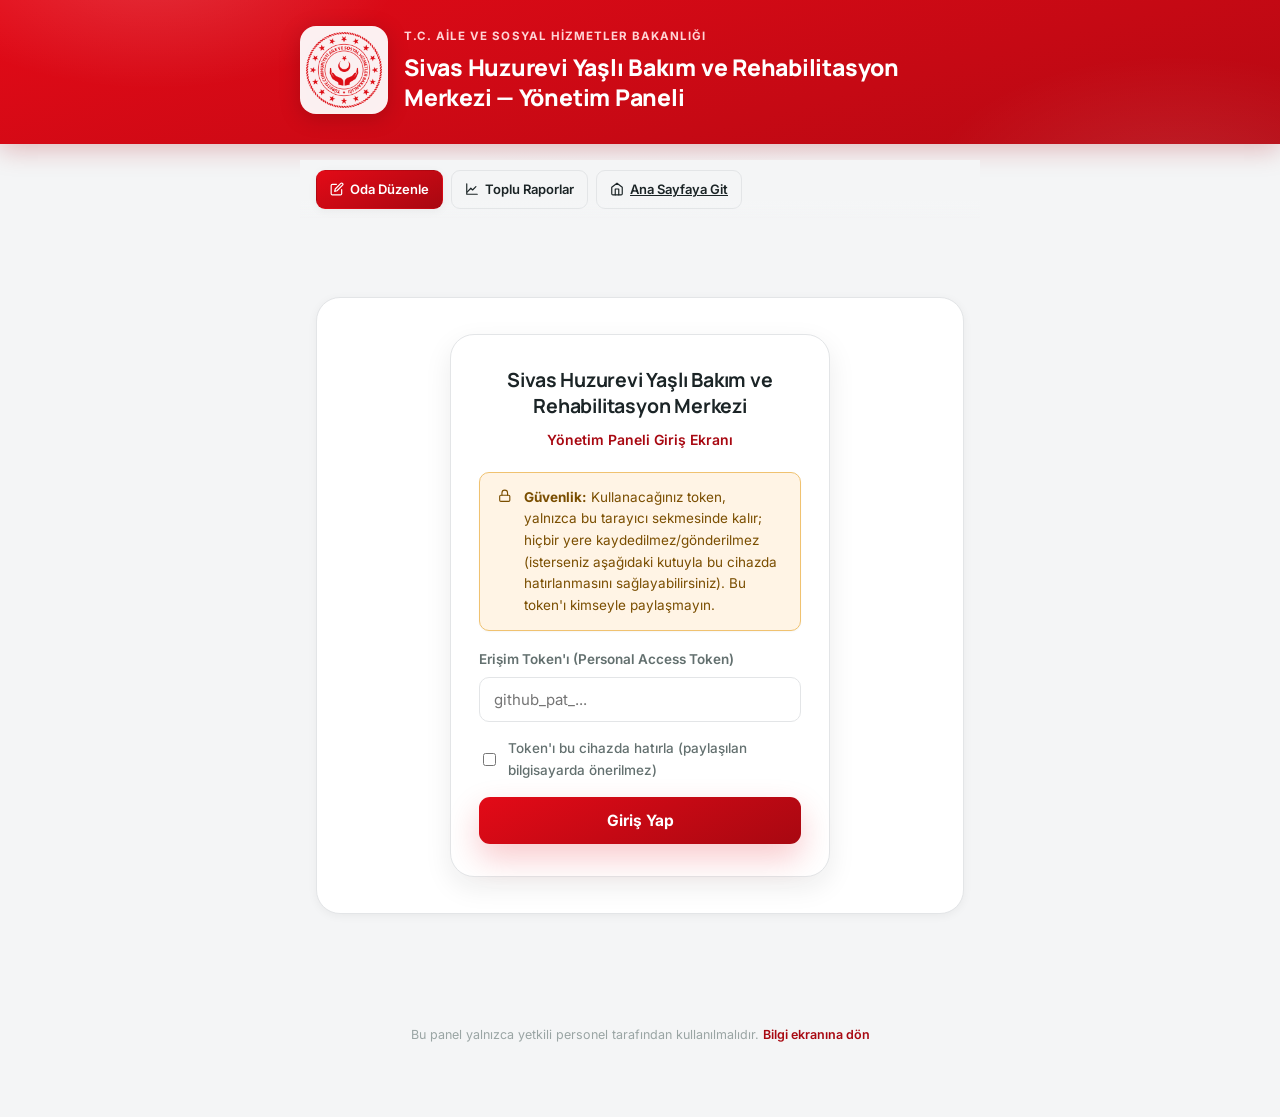
==== commit fcb4b3f7: "Update admin.html" ====
--- a/admin.html
+++ b/admin.html
@@ -243,9 +243,8 @@
       </button>
     </div>
     <p class="admin-aciklama">
-      Bu tablo T.C. Kimlik No ve telefon numaraları dahil hassas bilgiler
-      içerir. Çıktıyı yalnızca yetkili personelle paylaşın ve kullanım
-      sonrası güvenli şekilde saklayın/imha edin.
+      Bu tablo T.C. Kimlik No ve telefon numaraları dahil hassas bilgiler içerir. Çıktıyı yalnızca yetkili personelle 
+      paylaşın ve kullanım sonrası güvenli şekilde saklayın/imha edin.
     </p>
 
     <div class="rapor-filtre-satiri">
--- a/assets/css/admin.css
+++ b/assets/css/admin.css
@@ -95,6 +95,39 @@
 .tehlike-buton-dolu { background: var(--acil); color: #fff; }
 .tehlike-buton-dolu:hover { background: var(--acil-koyu); }
 .tehlike-buton-dolu:active { background: var(--acil-koyu); border-color: var(--acil-koyu); }
+
+/* ---------- Giriş ekranı ---------- */
+.giris-paneli {
+  display: flex;
+  justify-content: center;
+  margin-top: 6vh;
+}
+.giris-kutu {
+  width: 100%;
+  max-width: 380px;
+  background: var(--kart);
+  border: 1px solid var(--sinir);
+  border-radius: var(--radius-lg);
+  box-shadow: var(--shadow-md);
+  padding: 32px 28px;
+  text-align: center;
+}
+.giris-baslik {
+  font-family: var(--font-baslik);
+  font-size: 18px;
+  line-height: 1.35;
+  margin: 0 0 6px;
+  color: var(--metin);
+}
+.giris-alt-baslik {
+  font-size: 14px;
+  font-weight: 600;
+  color: var(--primer-koyu);
+  margin: 0 0 20px;
+}
+.giris-kutu .uyari-guvenlik { text-align: left; margin-bottom: 18px; }
+.giris-kutu #baglanti-form { text-align: left; }
+.giris-kutu #baglanti-form label { font-size: 13.5px; }
 
 /* ---------- Ana sayfaya git çubuğu / sekmeler ---------- */
 .admin-ust-cubuk {
